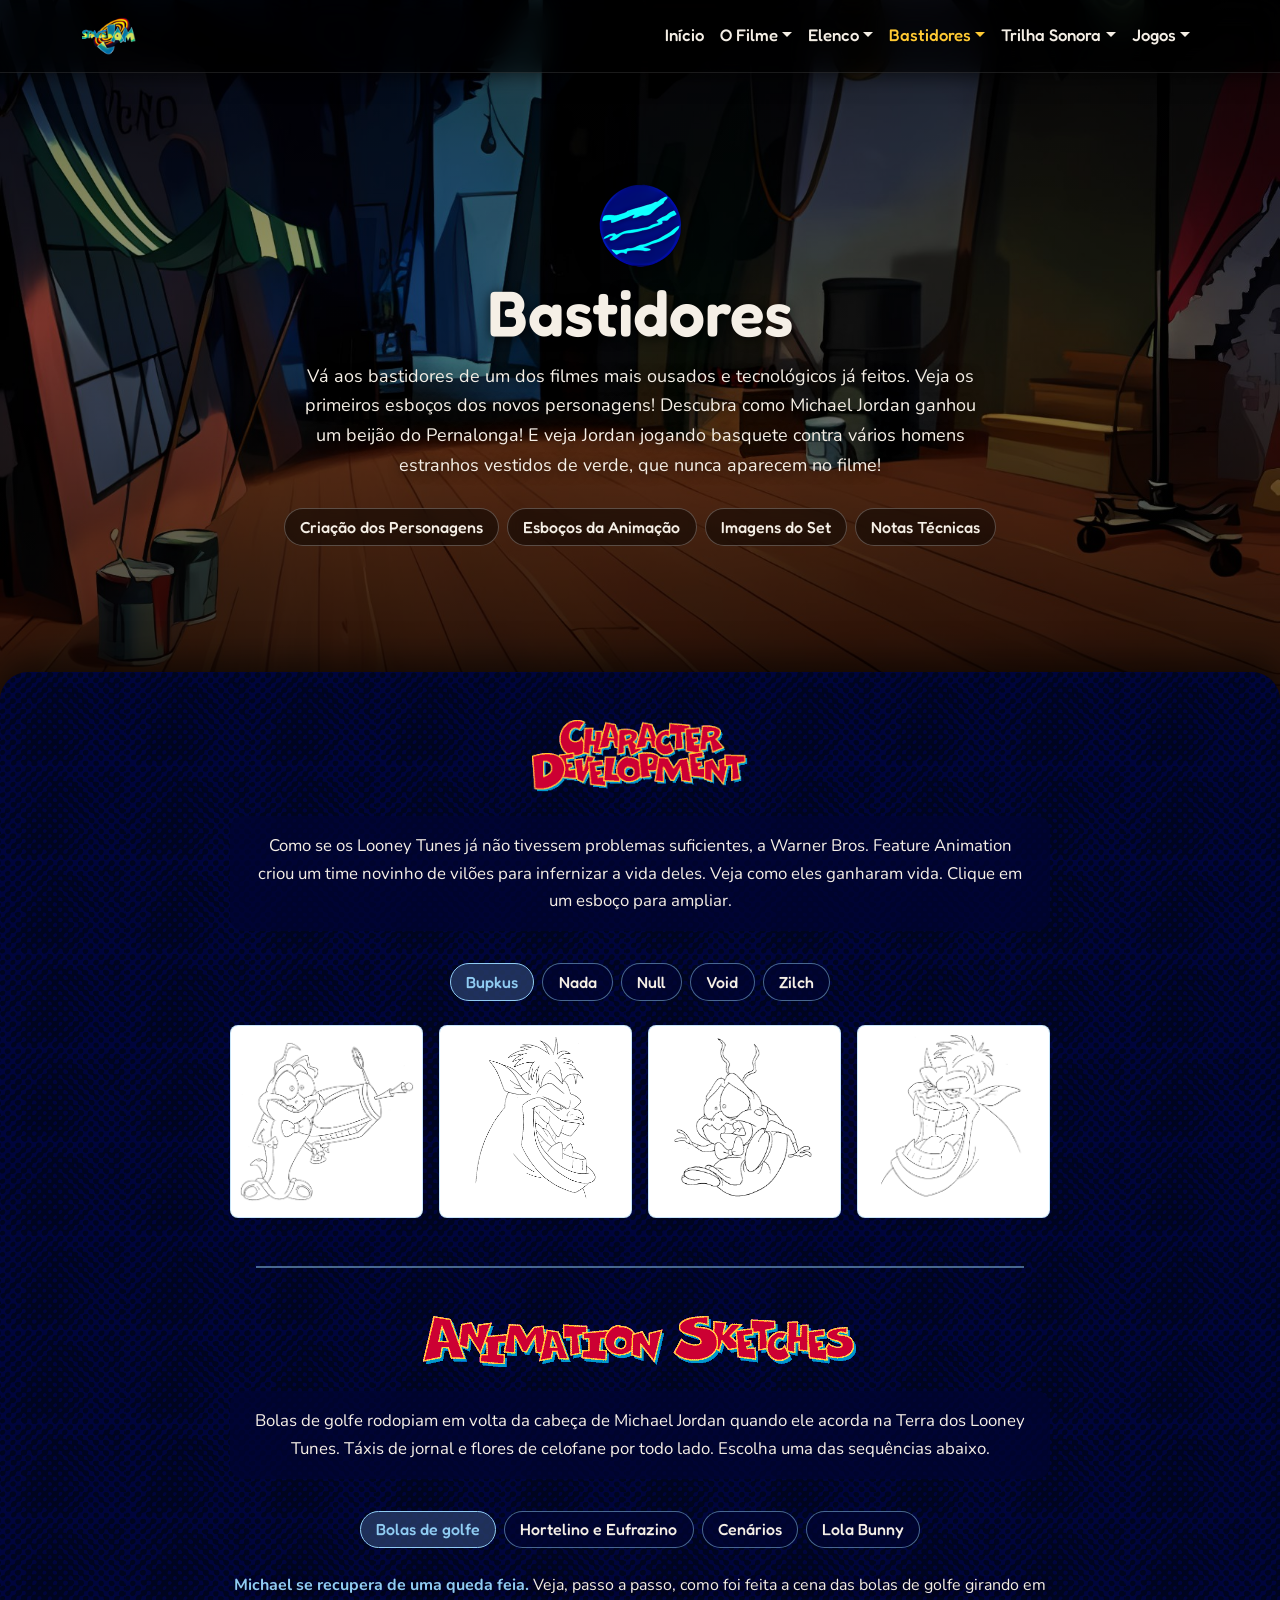
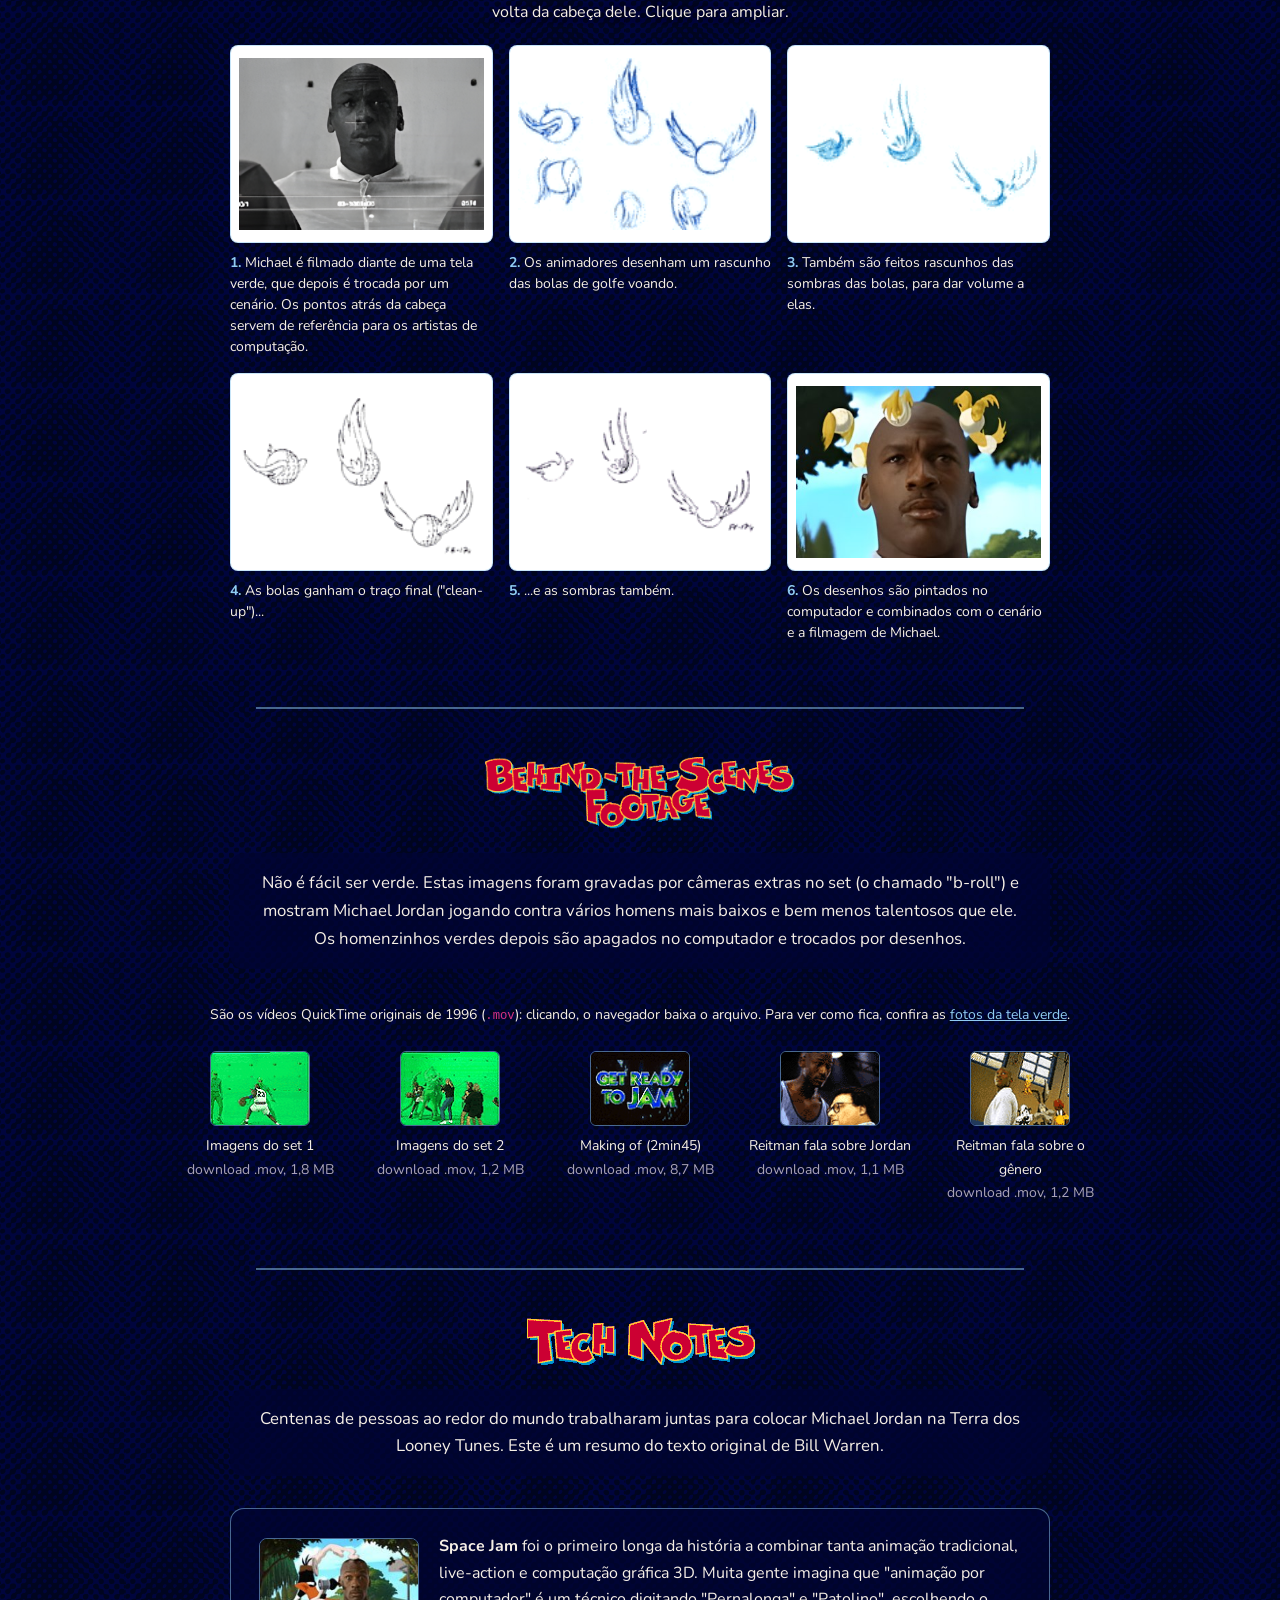
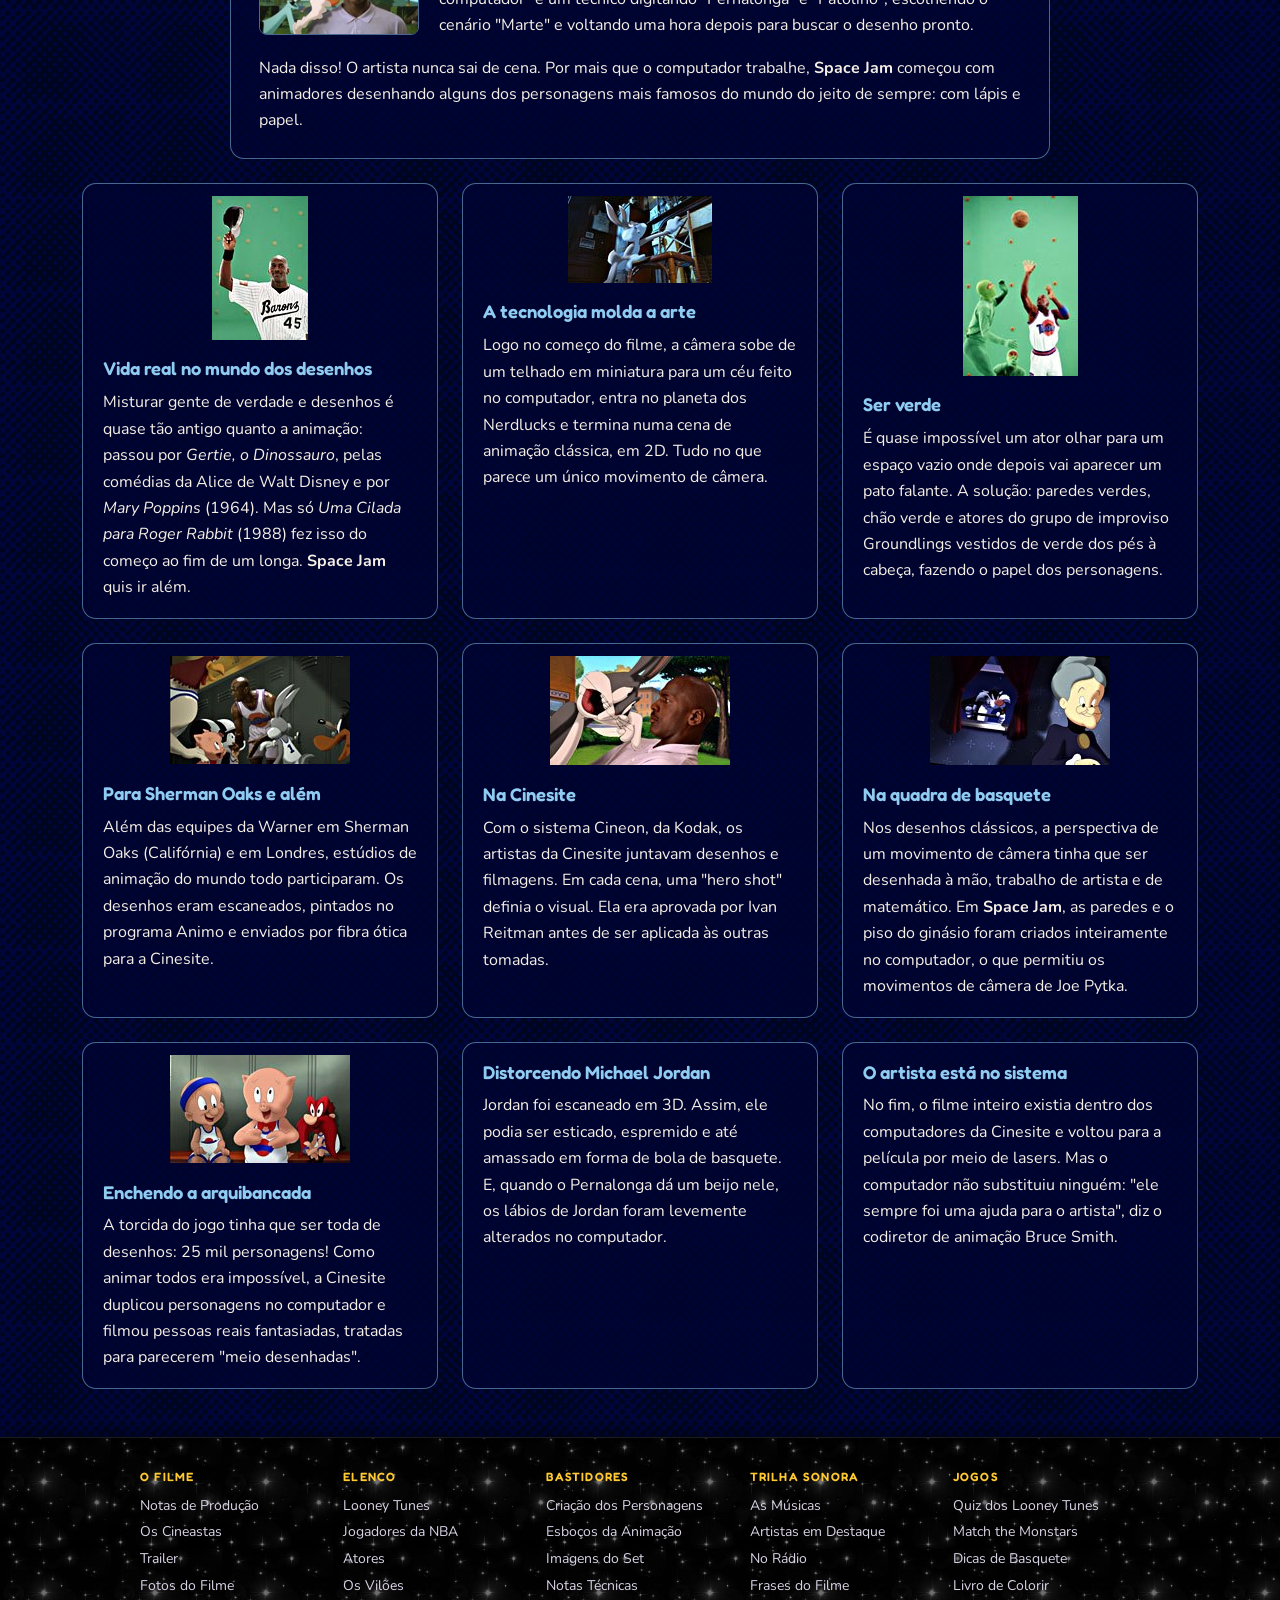
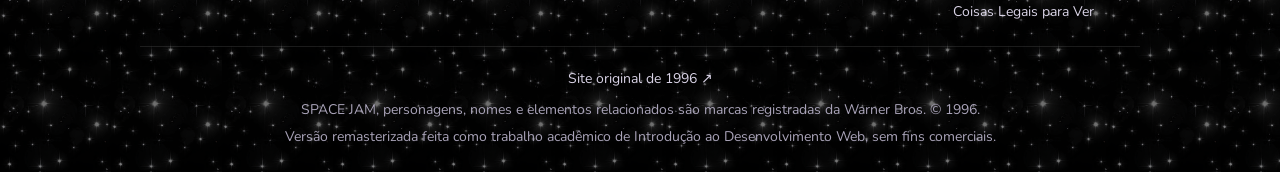
==== bastidores.html @ da0c4087 "Initial commit" ====
<!DOCTYPE html>
<html lang="pt-BR">

<head>
  <meta charset="UTF-8">
  <meta name="viewport" content="width=device-width, initial-scale=1">
  <title>Behind the Jam | Space Jam</title>
  <meta name="description" content="Behind the Jam: criação dos personagens, esboços da animação e técnicas de Space Jam (1996).">
  <link rel="icon" href="img/comum/littlelogo.png">
  <!-- Bootstrap 5 (CSS), salvo no projeto: funciona sem internet -->
  <link href="css/bootstrap.min.css" rel="stylesheet">
  <!-- Estilo do site: vem depois do Bootstrap para poder sobrescrever -->
  <link href="css/style.css" rel="stylesheet">
</head>

<!-- Tema do Behind the Jam (cores no css/style.css, seção 1) -->
<body class="tema-behind">

  <!-- ==================== MENU (igual em todas as páginas) ====================
       Se mudar o menu, mude em TODAS as páginas (no VS Code: Ctrl+Shift+H).
       Na página atual, o link da seção recebe class="active". -->
  <nav class="navbar navbar-expand-lg navbar-dark navbar-sj sticky-top">
    <div class="container">
      <a class="navbar-brand" href="index.html">
        <img src="img/comum/littlelogo.png" alt="Space Jam: voltar ao início" width="70" height="60">
      </a>
      <button class="navbar-toggler" type="button" data-bs-toggle="collapse" data-bs-target="#menu-principal"
        aria-controls="menu-principal" aria-expanded="false" aria-label="Abrir menu">
        <span class="navbar-toggler-icon"></span>
      </button>
      <div class="collapse navbar-collapse" id="menu-principal">
        <ul class="navbar-nav ms-auto">
          <li class="nav-item"><a class="nav-link" href="index.html">Início</a></li>
          <li class="nav-item dropdown">
            <a class="nav-link dropdown-toggle" href="#" role="button" data-bs-toggle="dropdown" aria-expanded="false">O Filme</a>
            <ul class="dropdown-menu">
              <li><h6 class="dropdown-header">Jam Central</h6></li>
              <li><a class="dropdown-item" href="filme.html">Visão geral</a></li>
              <li><hr class="dropdown-divider"></li>
              <li><a class="dropdown-item" href="filme.html#producao">Notas de Produção</a></li>
              <li><a class="dropdown-item" href="filme.html#cineastas">Os Cineastas</a></li>
              <li><a class="dropdown-item" href="filme.html#trailer">Trailer</a></li>
              <li><a class="dropdown-item" href="filme.html#fotos">Fotos do Filme</a></li>
            </ul>
          </li>
          <li class="nav-item dropdown">
            <a class="nav-link dropdown-toggle" href="#" role="button" data-bs-toggle="dropdown" aria-expanded="false">Elenco</a>
            <ul class="dropdown-menu">
              <li><h6 class="dropdown-header">The Lineup</h6></li>
              <li><a class="dropdown-item" href="elenco.html">Visão geral</a></li>
              <li><hr class="dropdown-divider"></li>
              <li><a class="dropdown-item" href="elenco.html#looney-tunes">Looney Tunes</a></li>
              <li><a class="dropdown-item" href="elenco.html#jogadores">Jogadores da NBA</a></li>
              <li><a class="dropdown-item" href="elenco.html#atores">Atores</a></li>
              <li><a class="dropdown-item" href="elenco.html#viloes">Os Vilões</a></li>
            </ul>
          </li>
          <li class="nav-item dropdown">
            <a class="nav-link dropdown-toggle active" aria-current="page" href="#" role="button" data-bs-toggle="dropdown" aria-expanded="false">Bastidores</a>
            <ul class="dropdown-menu">
              <li><h6 class="dropdown-header">Behind the Jam</h6></li>
              <li><a class="dropdown-item" href="bastidores.html">Visão geral</a></li>
              <li><hr class="dropdown-divider"></li>
              <li><a class="dropdown-item" href="bastidores.html#personagens">Criação dos Personagens</a></li>
              <li><a class="dropdown-item" href="bastidores.html#esbocos">Esboços da Animação</a></li>
              <li><a class="dropdown-item" href="bastidores.html#making-of">Imagens do Set</a></li>
              <li><a class="dropdown-item" href="bastidores.html#tecnica">Notas Técnicas</a></li>
            </ul>
          </li>
          <li class="nav-item dropdown">
            <a class="nav-link dropdown-toggle" href="#" role="button" data-bs-toggle="dropdown" aria-expanded="false">Trilha Sonora</a>
            <ul class="dropdown-menu">
              <li><h6 class="dropdown-header">Lunar Tunes</h6></li>
              <li><a class="dropdown-item" href="trilha.html">Visão geral</a></li>
              <li><hr class="dropdown-divider"></li>
              <li><a class="dropdown-item" href="trilha.html#faixas">As Músicas</a></li>
              <li><a class="dropdown-item" href="trilha.html#destaques">Artistas em Destaque</a></li>
              <li><a class="dropdown-item" href="trilha.html#radio">No Rádio</a></li>
              <li><a class="dropdown-item" href="trilha.html#frases">Frases do Filme</a></li>
            </ul>
          </li>
          <li class="nav-item dropdown">
            <a class="nav-link dropdown-toggle" href="#" role="button" data-bs-toggle="dropdown" aria-expanded="false">Jogos</a>
            <ul class="dropdown-menu dropdown-menu-lg-end">
              <li><h6 class="dropdown-header">Junior Jam</h6></li>
              <li><a class="dropdown-item" href="jogos.html">Visão geral</a></li>
              <li><hr class="dropdown-divider"></li>
              <li><a class="dropdown-item" href="jogos.html#quiz">Quiz dos Looney Tunes</a></li>
              <li><a class="dropdown-item" href="jogos.html#monstars">Match the Monstars</a></li>
              <li><a class="dropdown-item" href="jogos.html#dicas">Dicas de Basquete</a></li>
              <li><a class="dropdown-item" href="jogos.html#colorir">Livro de Colorir</a></li>
              <li><a class="dropdown-item" href="jogos.html#fotos">Coisas Legais para Ver</a></li>
            </ul>
          </li>
        </ul>
      </div>
    </div>
  </nav>

  <!-- ==================== CAPA ====================
       Cenário do filme (--capa do tema, css/style.css), planeta, título,
       texto e atalhos para as seções desta página. -->
  <header class="capa">
    <div class="container capa-conteudo">
      <img src="img/home/icone-behind.png" class="capa-planeta" alt="" width="52" height="52">
      <h1 class="capa-titulo">Bastidores</h1>
      <p class="capa-texto">
        Vá aos bastidores de um dos filmes mais ousados e tecnológicos já feitos. Veja os primeiros
        esboços dos novos personagens! Descubra como Michael Jordan ganhou um beijão do Pernalonga! E veja
        Jordan jogando basquete contra vários homens estranhos vestidos de verde, que nunca aparecem no filme!
      </p>
      <ul class="subnav capa-atalhos">
        <li><a href="#personagens">Criação dos Personagens</a></li>
        <li><a href="#esbocos">Esboços da Animação</a></li>
        <li><a href="#making-of">Imagens do Set</a></li>
        <li><a href="#tecnica">Notas Técnicas</a></li>
      </ul>
    </div>
  </header>

  <main>

    <!-- ==================== CRIAÇÃO DOS PERSONAGENS ====================
         Uma aba (nav-pills) para cada Nerdluck, com 4 esboços cada. -->
    <section id="personagens" class="secao">
      <div class="container">
        <h2 class="titulo-secao">
          <img src="img/bastidores/b-development.gif" alt="Criação dos Personagens" width="255" height="85">
        </h2>
        <p class="intro">
          Como se os Looney Tunes já não tivessem problemas suficientes, a Warner Bros. Feature Animation
          criou um time novinho de vilões para infernizar a vida deles. Veja como eles ganharam vida.
          Clique em um esboço para ampliar.
        </p>

        <ul class="nav nav-pills nav-pills-sj" role="tablist">
          <li class="nav-item" role="presentation">
            <button class="nav-link active" data-bs-toggle="pill" data-bs-target="#esboco-bupkus" type="button" role="tab">Bupkus</button>
          </li>
          <li class="nav-item" role="presentation">
            <button class="nav-link" data-bs-toggle="pill" data-bs-target="#esboco-nada" type="button" role="tab">Nada</button>
          </li>
          <li class="nav-item" role="presentation">
            <button class="nav-link" data-bs-toggle="pill" data-bs-target="#esboco-null" type="button" role="tab">Null</button>
          </li>
          <li class="nav-item" role="presentation">
            <button class="nav-link" data-bs-toggle="pill" data-bs-target="#esboco-void" type="button" role="tab">Void</button>
          </li>
          <li class="nav-item" role="presentation">
            <button class="nav-link" data-bs-toggle="pill" data-bs-target="#esboco-zilch" type="button" role="tab">Zilch</button>
          </li>
        </ul>

        <div class="tab-content conteudo-estreito">
          <div class="tab-pane fade show active" id="esboco-bupkus" role="tabpanel">
            <div class="row g-3">
              <div class="col-6 col-md-3"><a href="img/bastidores/personagens/bupkus1big.png" class="foto desenho" data-lightbox><img src="img/bastidores/personagens/bupkus1big.png" alt="Esboço de Bupkus (1 de 4)" loading="lazy"></a></div>
              <div class="col-6 col-md-3"><a href="img/bastidores/personagens/bupkus2big.png" class="foto desenho" data-lightbox><img src="img/bastidores/personagens/bupkus2big.png" alt="Esboço de Bupkus (2 de 4)" loading="lazy"></a></div>
              <div class="col-6 col-md-3"><a href="img/bastidores/personagens/bupkus3big.png" class="foto desenho" data-lightbox><img src="img/bastidores/personagens/bupkus3big.png" alt="Esboço de Bupkus (3 de 4)" loading="lazy"></a></div>
              <div class="col-6 col-md-3"><a href="img/bastidores/personagens/bupkus4big.png" class="foto desenho" data-lightbox><img src="img/bastidores/personagens/bupkus4big.png" alt="Esboço de Bupkus (4 de 4)" loading="lazy"></a></div>
            </div>
          </div>
          <div class="tab-pane fade" id="esboco-nada" role="tabpanel">
            <div class="row g-3">
              <div class="col-6 col-md-3"><a href="img/bastidores/personagens/nada1big.png" class="foto desenho" data-lightbox><img src="img/bastidores/personagens/nada1big.png" alt="Esboço de Nada (1 de 4)" loading="lazy"></a></div>
              <div class="col-6 col-md-3"><a href="img/bastidores/personagens/nada2big.png" class="foto desenho" data-lightbox><img src="img/bastidores/personagens/nada2big.png" alt="Esboço de Nada (2 de 4)" loading="lazy"></a></div>
              <div class="col-6 col-md-3"><a href="img/bastidores/personagens/nada3big.png" class="foto desenho" data-lightbox><img src="img/bastidores/personagens/nada3big.png" alt="Esboço de Nada (3 de 4)" loading="lazy"></a></div>
              <div class="col-6 col-md-3"><a href="img/bastidores/personagens/nada4big.png" class="foto desenho" data-lightbox><img src="img/bastidores/personagens/nada4big.png" alt="Esboço de Nada (4 de 4)" loading="lazy"></a></div>
            </div>
          </div>
          <div class="tab-pane fade" id="esboco-null" role="tabpanel">
            <div class="row g-3">
              <div class="col-6 col-md-3"><a href="img/bastidores/personagens/null1big.png" class="foto desenho" data-lightbox><img src="img/bastidores/personagens/null1big.png" alt="Esboço de Null (1 de 4)" loading="lazy"></a></div>
              <div class="col-6 col-md-3"><a href="img/bastidores/personagens/null2big.png" class="foto desenho" data-lightbox><img src="img/bastidores/personagens/null2big.png" alt="Esboço de Null (2 de 4)" loading="lazy"></a></div>
              <div class="col-6 col-md-3"><a href="img/bastidores/personagens/null3big.png" class="foto desenho" data-lightbox><img src="img/bastidores/personagens/null3big.png" alt="Esboço de Null (3 de 4)" loading="lazy"></a></div>
              <div class="col-6 col-md-3"><a href="img/bastidores/personagens/null4big.png" class="foto desenho" data-lightbox><img src="img/bastidores/personagens/null4big.png" alt="Esboço de Null (4 de 4)" loading="lazy"></a></div>
            </div>
          </div>
          <div class="tab-pane fade" id="esboco-void" role="tabpanel">
            <div class="row g-3">
              <div class="col-6 col-md-3"><a href="img/bastidores/personagens/void1big.png" class="foto desenho" data-lightbox><img src="img/bastidores/personagens/void1big.png" alt="Esboço de Void (1 de 4)" loading="lazy"></a></div>
              <div class="col-6 col-md-3"><a href="img/bastidores/personagens/void2big.png" class="foto desenho" data-lightbox><img src="img/bastidores/personagens/void2big.png" alt="Esboço de Void (2 de 4)" loading="lazy"></a></div>
              <div class="col-6 col-md-3"><a href="img/bastidores/personagens/void3big.png" class="foto desenho" data-lightbox><img src="img/bastidores/personagens/void3big.png" alt="Esboço de Void (3 de 4)" loading="lazy"></a></div>
              <div class="col-6 col-md-3"><a href="img/bastidores/personagens/void4big.png" class="foto desenho" data-lightbox><img src="img/bastidores/personagens/void4big.png" alt="Esboço de Void (4 de 4)" loading="lazy"></a></div>
            </div>
          </div>
          <div class="tab-pane fade" id="esboco-zilch" role="tabpanel">
            <div class="row g-3">
              <div class="col-6 col-md-3"><a href="img/bastidores/personagens/zilch1big.png" class="foto desenho" data-lightbox><img src="img/bastidores/personagens/zilch1big.png" alt="Esboço de Zilch (1 de 4)" loading="lazy"></a></div>
              <div class="col-6 col-md-3"><a href="img/bastidores/personagens/zilch2big.png" class="foto desenho" data-lightbox><img src="img/bastidores/personagens/zilch2big.png" alt="Esboço de Zilch (2 de 4)" loading="lazy"></a></div>
              <div class="col-6 col-md-3"><a href="img/bastidores/personagens/zilch3big.png" class="foto desenho" data-lightbox><img src="img/bastidores/personagens/zilch3big.png" alt="Esboço de Zilch (3 de 4)" loading="lazy"></a></div>
              <div class="col-6 col-md-3"><a href="img/bastidores/personagens/zilch4big.png" class="foto desenho" data-lightbox><img src="img/bastidores/personagens/zilch4big.png" alt="Esboço de Zilch (4 de 4)" loading="lazy"></a></div>
            </div>
          </div>
        </div>
      </div>
    </section>

    <!-- ==================== ESBOÇOS DA ANIMAÇÃO ====================
         Uma aba (nav-pills) para cada sequência. Nas sequências "passo a
         passo", cada passo é um item da lista <ol class="passos">: o número
         aparece sozinho (CSS). -->
    <section id="esbocos" class="secao">
      <div class="container">
        <h2 class="titulo-secao">
          <img src="img/bastidores/b-sketches.gif" alt="Esboços da Animação" width="434" height="51">
        </h2>
        <p class="intro">
          Bolas de golfe rodopiam em volta da cabeça de Michael Jordan quando ele acorda na Terra dos Looney
          Tunes. Táxis de jornal e flores de celofane por todo lado. Escolha uma das sequências abaixo.
        </p>

        <ul class="nav nav-pills nav-pills-sj" role="tablist">
          <li class="nav-item" role="presentation">
            <button class="nav-link active" data-bs-toggle="pill" data-bs-target="#esboco-golfe" type="button" role="tab">Bolas de golfe</button>
          </li>
          <li class="nav-item" role="presentation">
            <button class="nav-link" data-bs-toggle="pill" data-bs-target="#esboco-samfudd" type="button" role="tab">Hortelino e Eufrazino</button>
          </li>
          <li class="nav-item" role="presentation">
            <button class="nav-link" data-bs-toggle="pill" data-bs-target="#esboco-cenarios" type="button" role="tab">Cenários</button>
          </li>
          <li class="nav-item" role="presentation">
            <button class="nav-link" data-bs-toggle="pill" data-bs-target="#esboco-lola" type="button" role="tab">Lola Bunny</button>
          </li>
        </ul>

        <div class="tab-content conteudo-estreito">

          <!-- Sequência 1: bolas de golfe (passo a passo) -->
          <div class="tab-pane fade show active" id="esboco-golfe" role="tabpanel">
            <p class="legenda-aba"><b>Michael se recupera de uma queda feia.</b> Veja, passo a passo, como foi feita a cena das bolas de golfe girando em volta da cabeça dele. Clique para ampliar.</p>
            <ol class="passos row row-cols-2 row-cols-md-3 g-3">
              <li class="col">
                <a href="img/bastidores/esbocos/anim1.png" class="foto desenho" data-lightbox><img src="img/bastidores/esbocos/anim1.png" alt="Passo 1: Jordan diante da tela verde" loading="lazy"></a>
                <p class="passo-texto">Michael é filmado diante de uma tela verde, que depois é trocada por um cenário. Os pontos atrás da cabeça servem de referência para os artistas de computação.</p>
              </li>
              <li class="col">
                <a href="img/bastidores/esbocos/anim2.png" class="foto desenho" data-lightbox><img src="img/bastidores/esbocos/anim2.png" alt="Passo 2: rascunho das bolas de golfe" loading="lazy"></a>
                <p class="passo-texto">Os animadores desenham um rascunho das bolas de golfe voando.</p>
              </li>
              <li class="col">
                <a href="img/bastidores/esbocos/anim3.png" class="foto desenho" data-lightbox><img src="img/bastidores/esbocos/anim3.png" alt="Passo 3: rascunho das sombras" loading="lazy"></a>
                <p class="passo-texto">Também são feitos rascunhos das sombras das bolas, para dar volume a elas.</p>
              </li>
              <li class="col">
                <a href="img/bastidores/esbocos/anim4.png" class="foto desenho" data-lightbox><img src="img/bastidores/esbocos/anim4.png" alt="Passo 4: bolas de golfe com traço final" loading="lazy"></a>
                <p class="passo-texto">As bolas ganham o traço final ("clean-up")...</p>
              </li>
              <li class="col">
                <a href="img/bastidores/esbocos/anim5.png" class="foto desenho" data-lightbox><img src="img/bastidores/esbocos/anim5.png" alt="Passo 5: sombras com traço final" loading="lazy"></a>
                <p class="passo-texto">...e as sombras também.</p>
              </li>
              <li class="col">
                <a href="img/bastidores/esbocos/anim6.jpg" class="foto desenho" data-lightbox><img src="img/bastidores/esbocos/anim6.jpg" alt="Passo 6: a cena final" loading="lazy"></a>
                <p class="passo-texto">Os desenhos são pintados no computador e combinados com o cenário e a filmagem de Michael.</p>
              </li>
            </ol>
          </div>

          <!-- Sequência 2: Hortelino e Eufrazino (passo a passo) -->
          <div class="tab-pane fade" id="esboco-samfudd" role="tabpanel">
            <p class="legenda-aba"><b>Hortelino e Eufrazino, ou seriam Jules e Vincent?</b> Durante o grande jogo, os dois fazem uma rápida homenagem a Quentin Tarantino (<i>Pulp Fiction</i>). Clique para ampliar.</p>
            <ol class="passos row row-cols-2 row-cols-md-3 g-3">
              <li class="col">
                <a href="img/bastidores/esbocos/samfudd1.png" class="foto desenho" data-lightbox><img src="img/bastidores/esbocos/samfudd1.png" alt="Passo 1: Eufrazino olha para Hortelino" loading="lazy"></a>
                <p class="passo-texto">Eufrazino olha para Hortelino...</p>
              </li>
              <li class="col">
                <a href="img/bastidores/esbocos/samfudd2.png" class="foto desenho" data-lightbox><img src="img/bastidores/esbocos/samfudd2.png" alt="Passo 2: Hortelino olha para Eufrazino" loading="lazy"></a>
                <p class="passo-texto">...Hortelino olha de volta para Eufrazino.</p>
              </li>
              <li class="col">
                <a href="img/bastidores/esbocos/samfudd3.png" class="foto desenho" data-lightbox><img src="img/bastidores/esbocos/samfudd3.png" alt="Passo 3: Eufrazino mira o alvo" loading="lazy"></a>
                <p class="passo-texto">Eufrazino mira o alvo...</p>
              </li>
              <li class="col">
                <a href="img/bastidores/esbocos/samfudd4.png" class="foto desenho" data-lightbox><img src="img/bastidores/esbocos/samfudd4.png" alt="Passo 4: Hortelino mira o alvo" loading="lazy"></a>
                <p class="passo-texto">...e Hortelino faz o mesmo.</p>
              </li>
              <li class="col">
                <a href="img/bastidores/esbocos/samfudd5.png" class="foto desenho" data-lightbox><img src="img/bastidores/esbocos/samfudd5.png" alt="Passo 5: desenho dos canos das armas" loading="lazy"></a>
                <p class="passo-texto">A visão em grande angular dos canos das armas é desenhada separadamente.</p>
              </li>
              <li class="col">
                <a href="img/bastidores/esbocos/samfudd6.jpg" class="foto desenho" data-lightbox><img src="img/bastidores/esbocos/samfudd6.jpg" alt="Passo 6: a cena final" loading="lazy"></a>
                <p class="passo-texto">Os desenhos são combinados com a quadra de basquete feita no computador.</p>
              </li>
            </ol>
          </div>

          <!-- Sequência 3: cenários -->
          <div class="tab-pane fade" id="esboco-cenarios" role="tabpanel">
            <p class="legenda-aba"><b>Cenários pintados e feitos no computador.</b> Com toda a atenção nos personagens, é fácil esquecer os belos cenários das sequências animadas. Clique para ampliar.</p>
            <div class="row row-cols-2 row-cols-md-3 g-3">
              <div class="col"><a href="img/bastidores/esbocos/scene1.jpg" class="foto" data-lightbox><img src="img/bastidores/esbocos/scene1.jpg" alt="Cenário do filme (1 de 6)" loading="lazy"></a></div>
              <div class="col"><a href="img/bastidores/esbocos/scene2.jpg" class="foto" data-lightbox><img src="img/bastidores/esbocos/scene2.jpg" alt="Cenário do filme (2 de 6)" loading="lazy"></a></div>
              <div class="col"><a href="img/bastidores/esbocos/scene3.jpg" class="foto" data-lightbox><img src="img/bastidores/esbocos/scene3.jpg" alt="Cenário do filme (3 de 6)" loading="lazy"></a></div>
              <div class="col"><a href="img/bastidores/esbocos/scene4.jpg" class="foto" data-lightbox><img src="img/bastidores/esbocos/scene4.jpg" alt="Cenário do filme (4 de 6)" loading="lazy"></a></div>
              <div class="col"><a href="img/bastidores/esbocos/scene5.jpg" class="foto" data-lightbox><img src="img/bastidores/esbocos/scene5.jpg" alt="Cenário do filme (5 de 6)" loading="lazy"></a></div>
              <div class="col"><a href="img/bastidores/esbocos/scene6.jpg" class="foto" data-lightbox><img src="img/bastidores/esbocos/scene6.jpg" alt="Cenário do filme (6 de 6)" loading="lazy"></a></div>
            </div>
          </div>

          <!-- Sequência 4: Lola Bunny -->
          <div class="tab-pane fade" id="esboco-lola" role="tabpanel">
            <p class="legenda-aba"><b>O visual da Lola Bunny.</b> Alguns dos muitos esboços e desenhos que deram forma à Lola. Clique para ampliar.</p>
            <div class="row row-cols-2 row-cols-md-3 g-3">
              <div class="col"><a href="img/bastidores/esbocos/lola1.jpg" class="foto desenho" data-lightbox><img src="img/bastidores/esbocos/lola1.jpg" alt="Esboço da Lola Bunny (1 de 6)" loading="lazy"></a></div>
              <div class="col"><a href="img/bastidores/esbocos/lola2.jpg" class="foto desenho" data-lightbox><img src="img/bastidores/esbocos/lola2.jpg" alt="Esboço da Lola Bunny (2 de 6)" loading="lazy"></a></div>
              <div class="col"><a href="img/bastidores/esbocos/lola3.jpg" class="foto desenho" data-lightbox><img src="img/bastidores/esbocos/lola3.jpg" alt="Esboço da Lola Bunny (3 de 6)" loading="lazy"></a></div>
              <div class="col"><a href="img/bastidores/esbocos/lola4.jpg" class="foto desenho" data-lightbox><img src="img/bastidores/esbocos/lola4.jpg" alt="Esboço da Lola Bunny (4 de 6)" loading="lazy"></a></div>
              <div class="col"><a href="img/bastidores/esbocos/lola5.jpg" class="foto desenho" data-lightbox><img src="img/bastidores/esbocos/lola5.jpg" alt="Esboço da Lola Bunny (5 de 6)" loading="lazy"></a></div>
              <div class="col"><a href="img/bastidores/esbocos/lola6.jpg" class="foto desenho" data-lightbox><img src="img/bastidores/esbocos/lola6.jpg" alt="Esboço da Lola Bunny (6 de 6)" loading="lazy"></a></div>
            </div>
          </div>

        </div>
      </div>
    </section>

    <!-- ==================== IMAGENS DO SET (b-roll) ==================== -->
    <section id="making-of" class="secao">
      <div class="container">
        <h2 class="titulo-secao">
          <img src="img/bastidores/b-behind.gif" alt="Imagens dos Bastidores" width="392" height="91">
        </h2>
        <p class="intro">
          Não é fácil ser verde. Estas imagens foram gravadas por câmeras extras no set (o chamado "b-roll")
          e mostram Michael Jordan jogando contra vários homens mais baixos e bem menos talentosos que ele.
          Os homenzinhos verdes depois são apagados no computador e trocados por desenhos.
        </p>
        <p class="text-center mb-4">
          <small>São os vídeos QuickTime originais de 1996 (<code>.mov</code>): clicando, o navegador baixa o arquivo.
          Para ver como fica, confira as <a href="filme.html#fotos">fotos da tela verde</a>.</small>
        </p>

        <div class="row g-4 justify-content-center text-center video-antigo">
          <div class="col-6 col-md-4 col-lg-2">
            <a href="https://www.spacejam.com/1996/dld/broll1.mov" target="_blank" rel="noopener">
              <img src="img/bastidores/broll1.png" alt="Vídeo do set 1" width="100" height="75">
            </a>
            <p class="small mt-2">Imagens do set 1<br><span class="tamanho-arquivo">download .mov, 1,8 MB</span></p>
          </div>
          <div class="col-6 col-md-4 col-lg-2">
            <a href="https://www.spacejam.com/1996/dld/broll2.mov" target="_blank" rel="noopener">
              <img src="img/bastidores/broll2.png" alt="Vídeo do set 2" width="100" height="75">
            </a>
            <p class="small mt-2">Imagens do set 2<br><span class="tamanho-arquivo">download .mov, 1,2 MB</span></p>
          </div>
          <div class="col-6 col-md-4 col-lg-2">
            <a href="https://www.spacejam.com/1996/dld/featurette.mov" target="_blank" rel="noopener">
              <img src="img/bastidores/featurette.png" alt="Making of de Space Jam" width="100" height="75">
            </a>
            <p class="small mt-2">Making of (2min45)<br><span class="tamanho-arquivo">download .mov, 8,7 MB</span></p>
          </div>
          <div class="col-6 col-md-4 col-lg-2">
            <a href="https://www.spacejam.com/1996/dld/jordan.mov" target="_blank" rel="noopener">
              <img src="img/bastidores/jordan.png" alt="Ivan Reitman fala sobre Michael Jordan" width="100" height="75">
            </a>
            <p class="small mt-2">Reitman fala sobre Jordan<br><span class="tamanho-arquivo">download .mov, 1,1 MB</span></p>
          </div>
          <div class="col-6 col-md-4 col-lg-2">
            <a href="https://www.spacejam.com/1996/dld/genre.mov" target="_blank" rel="noopener">
              <img src="img/bastidores/genre.png" alt="Ivan Reitman fala sobre o gênero do filme" width="100" height="75">
            </a>
            <p class="small mt-2">Reitman fala sobre o gênero<br><span class="tamanho-arquivo">download .mov, 1,2 MB</span></p>
          </div>
        </div>
      </div>
    </section>

    <!-- ==================== NOTAS TÉCNICAS ==================== -->
    <section id="tecnica" class="secao">
      <div class="container">
        <h2 class="titulo-secao">
          <img src="img/bastidores/b-tech.gif" alt="Notas Técnicas" width="229" height="47">
        </h2>
        <p class="intro">
          Centenas de pessoas ao redor do mundo trabalharam juntas para colocar Michael Jordan na Terra dos
          Looney Tunes. Este é um resumo do texto original de Bill Warren.
        </p>

        <div class="caixa-texto clearfix mb-4">
          <img src="img/bastidores/tecnica/tech1.jpg" alt="Patolino e Michael" width="180" height="108" class="img-texto float-sm-start">
          <p>
            <b>Space Jam</b> foi o primeiro longa da história a combinar tanta animação tradicional,
            live-action e computação gráfica 3D. Muita gente imagina que "animação por computador" é um
            técnico digitando "Pernalonga" e "Patolino", escolhendo o cenário "Marte" e voltando uma hora
            depois para buscar o desenho pronto.
          </p>
          <p class="mb-0">
            Nada disso! O artista nunca sai de cena. Por mais que o computador trabalhe, <b>Space Jam</b>
            começou com animadores desenhando alguns dos personagens mais famosos do mundo do jeito de
            sempre: com lápis e papel.
          </p>
        </div>

        <div class="row row-cols-1 row-cols-md-2 row-cols-lg-3 g-4">
          <div class="col">
            <div class="card card-sj">
              <img src="img/bastidores/tecnica/tech2.jpg" class="card-imagem" alt="Michael Jordan" width="96" height="144">
              <div class="card-body">
                <h3 class="card-title h5">Vida real no mundo dos desenhos</h3>
                <p class="card-text">
                  Misturar gente de verdade e desenhos é quase tão antigo quanto a animação: passou por
                  <i>Gertie, o Dinossauro</i>, pelas comédias da Alice de Walt Disney e por <i>Mary Poppins</i>
                  (1964). Mas só <i>Uma Cilada para Roger Rabbit</i> (1988) fez isso do começo ao fim de um
                  longa. <b>Space Jam</b> quis ir além.
                </p>
              </div>
            </div>
          </div>
          <div class="col">
            <div class="card card-sj">
              <img src="img/bastidores/tecnica/tech3.jpg" class="card-imagem" alt="Pernalonga" width="144" height="87">
              <div class="card-body">
                <h3 class="card-title h5">A tecnologia molda a arte</h3>
                <p class="card-text">
                  Logo no começo do filme, a câmera sobe de um telhado em miniatura para um céu feito no
                  computador, entra no planeta dos Nerdlucks e termina numa cena de animação clássica, em 2D.
                  Tudo no que parece um único movimento de câmera.
                </p>
              </div>
            </div>
          </div>
          <div class="col">
            <div class="card card-sj">
              <img src="img/bastidores/tecnica/tech4.jpg" class="card-imagem" alt="Michael contra os homens de verde" width="115" height="180">
              <div class="card-body">
                <h3 class="card-title h5">Ser verde</h3>
                <p class="card-text">
                  É quase impossível um ator olhar para um espaço vazio onde depois vai aparecer um pato
                  falante. A solução: paredes verdes, chão verde e atores do grupo de improviso Groundlings
                  vestidos de verde dos pés à cabeça, fazendo o papel dos personagens.
                </p>
              </div>
            </div>
          </div>
          <div class="col">
            <div class="card card-sj">
              <img src="img/bastidores/tecnica/tech5.jpg" class="card-imagem" alt="Michael com o Tune Squad" width="180" height="108">
              <div class="card-body">
                <h3 class="card-title h5">Para Sherman Oaks e além</h3>
                <p class="card-text">
                  Além das equipes da Warner em Sherman Oaks (Califórnia) e em Londres, estúdios de animação do
                  mundo todo participaram. Os desenhos eram escaneados, pintados no programa Animo e enviados
                  por fibra ótica para a Cinesite.
                </p>
              </div>
            </div>
          </div>
          <div class="col">
            <div class="card card-sj">
              <img src="img/bastidores/tecnica/tech6.jpg" class="card-imagem" alt="Michael e Pernalonga" width="180" height="109">
              <div class="card-body">
                <h3 class="card-title h5">Na Cinesite</h3>
                <p class="card-text">
                  Com o sistema Cineon, da Kodak, os artistas da Cinesite juntavam desenhos e filmagens. Em
                  cada cena, uma "hero shot" definia o visual. Ela era aprovada por Ivan Reitman antes de ser
                  aplicada às outras tomadas.
                </p>
              </div>
            </div>
          </div>
          <div class="col">
            <div class="card card-sj">
              <img src="img/bastidores/tecnica/tech7.jpg" class="card-imagem" alt="Frajola e Vovó" width="180" height="109">
              <div class="card-body">
                <h3 class="card-title h5">Na quadra de basquete</h3>
                <p class="card-text">
                  Nos desenhos clássicos, a perspectiva de um movimento de câmera tinha que ser desenhada à mão,
                  trabalho de artista e de matemático. Em <b>Space Jam</b>, as paredes e o piso do ginásio foram
                  criados inteiramente no computador, o que permitiu os movimentos de câmera de Joe Pytka.
                </p>
              </div>
            </div>
          </div>
          <div class="col">
            <div class="card card-sj">
              <img src="img/bastidores/tecnica/tech8.jpg" class="card-imagem" alt="Hortelino, Gaguinho e Eufrazino" width="180" height="108">
              <div class="card-body">
                <h3 class="card-title h5">Enchendo a arquibancada</h3>
                <p class="card-text">
                  A torcida do jogo tinha que ser toda de desenhos: 25 mil personagens! Como animar todos era
                  impossível, a Cinesite duplicou personagens no computador e filmou pessoas reais fantasiadas,
                  tratadas para parecerem "meio desenhadas".
                </p>
              </div>
            </div>
          </div>
          <div class="col">
            <div class="card card-sj">
              <div class="card-body">
                <h3 class="card-title h5">Distorcendo Michael Jordan</h3>
                <p class="card-text">
                  Jordan foi escaneado em 3D. Assim, ele podia ser esticado, espremido e até amassado em forma
                  de bola de basquete. E, quando o Pernalonga dá um beijo nele, os lábios de Jordan foram
                  levemente alterados no computador.
                </p>
              </div>
            </div>
          </div>
          <div class="col">
            <div class="card card-sj">
              <div class="card-body">
                <h3 class="card-title h5">O artista está no sistema</h3>
                <p class="card-text">
                  No fim, o filme inteiro existia dentro dos computadores da Cinesite e voltou para a película
                  por meio de lasers. Mas o computador não substituiu ninguém: "ele sempre foi uma ajuda para o
                  artista", diz o codiretor de animação Bruce Smith.
                </p>
              </div>
            </div>
          </div>
        </div>
      </div>
    </section>

  </main>

  <!-- ==================== RODAPÉ (igual em todas as páginas) ==================== -->
  <footer class="rodape">
    <!-- Mapa do site: preenchido pelo js/script.js (parte 4) -->
    <nav id="mapa" class="mapa-rodape" aria-label="Mapa do site"></nav>
    <p class="mb-2">
      <a href="https://www.spacejam.com/1996/" target="_blank" rel="noopener">Site original de 1996 <span aria-hidden="true">↗</span></a>
    </p>
    <p class="mb-1">SPACE JAM, personagens, nomes e elementos relacionados são marcas registradas da Warner Bros. &copy; 1996.</p>
    <p class="mb-0">Versão remasterizada feita como trabalho acadêmico de Introdução ao Desenvolvimento Web, sem fins comerciais.</p>
  </footer>

  <button type="button" class="btn-topo" aria-label="Voltar ao topo">&#9650;</button>

  <!-- Janela do lightbox: mostra a imagem ampliada (controlada pelo js/script.js) -->
  <div class="modal fade" id="lightbox" tabindex="-1" aria-label="Imagem ampliada" aria-hidden="true">
    <div class="modal-dialog modal-dialog-centered modal-lg">
      <div class="modal-content">
        <div class="modal-header border-0 pb-0">
          <button type="button" class="btn-close btn-close-white ms-auto" data-bs-dismiss="modal" aria-label="Fechar"></button>
        </div>
        <div class="modal-body text-center">
          <img class="lightbox-imagem" alt="">
          <p class="lightbox-legenda mt-3 mb-0"></p>
        </div>
      </div>
    </div>
  </div>

  <!-- Bootstrap 5 (JS) e scripts do site -->
  <script src="js/bootstrap.bundle.min.js"></script>
  <script src="js/script.js"></script>
</body>

</html>
---- css/style.css ----
/* ==========================================================================
   SPACE JAM (1996) REMASTERIZADO: folha de estilo principal

   O Bootstrap cuida do layout e da responsividade. Este arquivo cuida da
   aparência: cores, fundos, fontes e efeitos.

   Regras de visual:
   1. Texto em tom neutro, cor só nos detalhes (as imagens de 1996 já são
      muito coloridas).
   2. Uma cor de destaque por página (--cor-destaque do tema).
   3. Tamanhos de texto só da escala --texto-... (seção 1). Nada de fs-4,
      display-6 etc. no HTML.
   4. Texto corrido com no máximo --largura-leitura de largura.

   ÍNDICE
   0. Fontes
   1. Paleta e temas de cor (um tema por seção do site original)
   2. Base
   3. Menu (navbar)
   4. Capa das páginas (imagem de fundo que o conteúdo cobre ao rolar)
   5. Home: céu, planetas em órbita e "Comece por aqui"
   6. Seções de conteúdo (títulos, cards, tabelas)
   7. Galerias de fotos e lightbox
   8. Jogos (quiz e Match the Monstars)
   9. Rodapé (com o mapa do site) e botão "voltar ao topo"
   ========================================================================== */


/* ==========================================================================
   0. FONTES (Google Fonts)
   Nunito nos textos; Fredoka nos títulos, menu e botões.
   Para trocar: mude o link abaixo e os nomes em --fonte-texto e --fonte-titulo.
   ========================================================================== */
@import url("https://fonts.googleapis.com/css2?family=Fredoka:wght@500;600&family=Nunito:ital,wght@0,400;0,700;1,400&display=swap");

:root {
  --fonte-texto: "Nunito", "Segoe UI", Arial, sans-serif;
  --fonte-titulo: "Fredoka", "Nunito", "Segoe UI", sans-serif;
}


/* ==========================================================================
   1. PALETA E TEMAS DE COR
   Cada página tem um tema no <body> (ex.: <body class="tema-lineup">).
   --fundo-tamanho é o tamanho original da estampa de 1996: assim a versão
   ampliada por IA aparece do mesmo tamanho, só que mais nítida.
   ========================================================================== */

/* Paleta usada no site todo */
:root {
  --claro: #f5efe6;                      /* textos (branco quente) */
  --ouro: #ffc933;                       /* destaques: títulos, ativo, mouse em cima (dourado do logo) */
  --apagado: #a9a3b8;                    /* textos secundários: direitos autorais, etiquetas */
  --linha: rgba(255, 255, 255, 0.1);     /* linhas finas de separação (menu, rodapé) */
}

/* Escala de tamanhos de texto: todo texto do site usa um destes */
:root {
  --texto-capa: clamp(2.5rem, 7vw, 4rem); /* título da capa ("Bastidores"): menor no celular */
  --texto-titulo: 1.75rem;               /* título de seção em texto ("Artistas em Destaque") */
  --texto-subtitulo: 1.3rem;             /* subtítulo ("A História"), pergunta do quiz */
  --texto-card: 1.15rem;                 /* título de card */
  --texto-abertura: 1.125rem;            /* texto da capa de cada página e boas-vindas da home */
  --texto-intro: 1.05rem;                /* painel de introdução embaixo de cada título */
  --texto-corpo: 1rem;                   /* textos em geral */
  --texto-pequeno: 0.875rem;             /* legendas, créditos, observações, rodapé */
  --texto-etiqueta: 0.75rem;             /* etiquetas em MAIÚSCULAS ("SITE DE 1996", títulos do rodapé) */
  --texto-mini: 0.65rem;                 /* etiqueta discreta, que não é link (topo dos drop-downs) */
  --largura-leitura: 820px;              /* largura máxima de texto corrido e das caixas dos jogos */
  --altura-titulo-imagem: 72px;          /* altura máxima dos títulos animados (GIFs) */
  --altura-menu: 73px;                   /* altura do menu (a capa começa por baixo dele) */
}

/* Céu estrelado (home, rodapé e janelas). O degradê na frente escurece as
   estrelas em 25% para não brigarem com o texto (0 = céu original, 1 = preto). */
:root {
  --estrelas: linear-gradient(rgba(0, 0, 0, 0.25), rgba(0, 0, 0, 0.25)), url("../img/comum/bg_stars.png");
  --estrelas-tamanho: 111px 111px;
}

/* Padrão (home): fundo de estrelas */
:root {
  --cor-fundo: #000000;
  --fundo-imagem: var(--estrelas);
  --fundo-tamanho: var(--estrelas-tamanho);
  --fundo-escuro: transparent;           /* camada escura por cima da estampa (ver abaixo) */
  --cor-texto: var(--claro);
  --cor-link: var(--ouro);
  --cor-link-hover: #ffffff;
  --cor-destaque: var(--ouro);           /* títulos, bordas, subtítulos */
  --cor-card: rgba(0, 0, 0, 0.55);       /* fundo dos cards e painéis (legibilidade) */
}

/* Jam Central: roxo com bolas de basquete, detalhes lilás */
.tema-jamcentral {
  --cor-fundo: #7714bf;
  --fundo-imagem: url("../img/filme/bg-jamcentral.png");
  --fundo-tamanho: 200px 200px;
  --capa: url("../img/filme/capa.jpg");                /* imagem da capa (seção 4) */
  --cor-link: #edb2fc;
  --cor-destaque: #edb2fc;
  --cor-card: rgba(40, 0, 70, 0.72);
}

/* The Lineup: vermelho com Monstars, detalhes dourados */
.tema-lineup {
  --cor-fundo: #f7181f;
  --fundo-imagem: url("../img/elenco/bg-lineup.png");
  --fundo-tamanho: 326px 298px;
  --capa: url("../img/elenco/capa.jpg");
  --cor-card: rgba(60, 0, 0, 0.8);
}

/* Behind the Jam: azul-marinho, detalhes azul-claro */
.tema-behind {
  --cor-fundo: #000a70;
  --fundo-imagem: url("../img/bastidores/bg-behind.png");
  --fundo-tamanho: 125px 94px;
  --capa: url("../img/bastidores/capa.jpg");
  --cor-link: #90ccf2;
  --cor-destaque: #90ccf2;
  --cor-card: rgba(0, 5, 50, 0.75);
}

/* Lunar Tunes: azul (não tinha imagem de fundo), detalhes dourados */
.tema-tunes {
  --cor-fundo: #000077;
  --fundo-imagem: none;
  --capa: url("../img/trilha/capa.jpg");
  --cor-card: rgba(0, 0, 40, 0.6);
}

/* Junior Jam: verde com estrelas, único tema claro: texto escuro e
   detalhes roxos sobre caixas brancas */
.tema-junior {
  --cor-fundo: #ffff00;
  --fundo-imagem: url("../img/jogos/bg-junior.png");
  --fundo-tamanho: 216px 216px;
  --capa: url("../img/jogos/capa.jpg");
  --cor-texto: #1c1830;
  --cor-link: #a30aab;
  --cor-link-hover: #6b0671;
  --cor-destaque: #a30aab;
  --cor-card: rgba(255, 255, 255, 0.92);
}

/* Camada escura por cima das estampas, para não brigarem com o conteúdo
   (0 = estampa original, 1 = preto). O verde da Junior Jam escurece mais. */
.tema-jamcentral,
.tema-lineup,
.tema-behind,
.tema-tunes {
  --fundo-escuro: rgba(0, 0, 0, 0.45);
}

.tema-junior {
  --fundo-escuro: rgba(0, 0, 0, 0.55);
}


/* ==========================================================================
   2. BASE
   ========================================================================== */

body {
  background-color: var(--cor-fundo);
  background-image: linear-gradient(var(--fundo-escuro), var(--fundo-escuro)), var(--fundo-imagem);
  background-size: var(--fundo-tamanho);
  color: var(--cor-texto);
  font-family: var(--fonte-texto);
  font-size: var(--texto-corpo);
  line-height: 1.65;
  --cor-borda: color-mix(in srgb, var(--cor-destaque) 50%, transparent);   /* destaque meio transparente */
  /* cores e fontes para os componentes do Bootstrap */
  --bs-body-color: var(--cor-texto);
  --bs-body-font-family: var(--fonte-texto);
  --bs-heading-color: var(--cor-texto);
  --bs-border-color: var(--cor-borda);
}

/* Títulos, botões e abas usam a fonte de título */
h1, h2, h3, h4, h5, h6,
.h1, .h2, .h3, .h4, .h5, .h6,
.btn,
.nav-link {
  font-family: var(--fonte-titulo);
  font-weight: 500;
}

a {
  color: var(--cor-link);
}

a:hover,
a:focus {
  color: var(--cor-link-hover);
}

/* Ao clicar num link com #, o título não fica escondido atrás do menu */
[id] {
  scroll-margin-top: 90px;
}

/* Imagens nunca estouram a largura da tela */
img {
  max-width: 100%;
  height: auto;
}


/* ==========================================================================
   3. MENU (NAVBAR)
   ========================================================================== */

/* Barra de "vidro fosco": ao rolar, a página passa por trás dela desfocada.
   background é a cor do vidro; backdrop-filter desfoca (blur), escurece
   (brightness) e aviva (saturate) o que está atrás. */
.navbar-sj {
  background: rgba(0, 0, 0, 0.55);
  -webkit-backdrop-filter: blur(12px) brightness(0.5) saturate(1.3);   /* Safari */
  backdrop-filter: blur(12px) brightness(0.5) saturate(1.3);
  border-bottom: 1px solid var(--linha);
  box-shadow: 0 4px 18px rgba(0, 0, 0, 0.55);  /* sombra: a barra "flutua" sobre a página */
  font-family: var(--fonte-titulo);
  font-size: var(--texto-intro);
}

/* Menu aberto no celular: vidro mais escuro, para a lista ficar legível */
.navbar-sj:has(.navbar-collapse.show, .navbar-collapse.collapsing) {
  background: rgba(0, 0, 0, 0.85);
}

.navbar-sj .navbar-brand img {
  height: 46px;
  width: auto;
}

.navbar-sj .nav-link {
  color: var(--claro);
  text-shadow: 0 1px 3px #000;
}

/* Mouse em cima, drop-down aberto e página atual: dourado */
.navbar-sj .nav-link:hover,
.navbar-sj .nav-link:focus,
.navbar-sj .nav-link.active,
.navbar-sj .nav-link.show {
  color: var(--ouro);
}

.navbar-sj .dropdown-menu {
  --bs-dropdown-bg: #0b0a12;
  --bs-dropdown-border-color: var(--linha);
  --bs-dropdown-border-radius: 12px;
  --bs-dropdown-link-color: var(--claro);
  --bs-dropdown-link-hover-color: var(--ouro);
  --bs-dropdown-link-hover-bg: rgba(255, 201, 51, 0.12);
  --bs-dropdown-link-active-color: var(--ouro);
  --bs-dropdown-link-active-bg: rgba(255, 201, 51, 0.2);
  --bs-dropdown-divider-bg: var(--linha);
  --bs-dropdown-header-color: var(--apagado);
  font-size: var(--texto-corpo);
  box-shadow: 0 10px 30px rgba(0, 0, 0, 0.5);
}

/* Nome original no topo do drop-down (ex.: BEHIND THE JAM): pequeno e cinza,
   para não parecer link */
.navbar-sj .dropdown-header {
  padding-top: 0.35rem;
  padding-bottom: 0.15rem;
  font-family: var(--fonte-texto);
  font-size: var(--texto-mini);
  font-weight: 700;
  letter-spacing: 0.14em;
  text-transform: uppercase;
  cursor: default;
}


/* ==========================================================================
   4. CAPA DAS PÁGINAS INTERNAS
   Um cenário do filme (--capa do tema) com planeta, título, texto e atalhos.
   A capa é "sticky": fica parada enquanto o <main> sobe por cima dela.
   Por isso o <main> e o rodapé têm fundo próprio e z-index 1.
   ========================================================================== */

.capa {
  position: sticky;
  top: 0;
  z-index: 0;
  display: flex;
  align-items: center;
  min-height: 80vh;
  margin-top: calc(-1 * var(--altura-menu));   /* começa por baixo do menu de vidro */
  padding: calc(var(--altura-menu) + 2rem) 0 6rem;   /* 6rem: parte que o conteúdo cobre */
  background-color: #000;
  /* degradê escuro na frente da imagem, para o texto ficar legível */
  background-image:
    linear-gradient(rgba(0, 0, 0, 0.6), rgba(0, 0, 0, 0.4) 45%, rgba(0, 0, 0, 0.8)),
    var(--capa);
  background-size: cover;
  background-position: center;
  color: var(--claro);
  text-align: center;
}

.capa-conteudo {
  max-width: 760px;
}

/* Planeta da seção, flutuando (animação "flutuar", seção 5) */
.capa-planeta {
  height: 84px;
  width: auto;
  margin-bottom: 0.75rem;
  animation: flutuar 5s ease-in-out infinite;
  filter: drop-shadow(0 6px 12px rgba(0, 0, 0, 0.6));
}

.capa-titulo,
.capa-texto {
  text-shadow: 0 2px 12px rgba(0, 0, 0, 0.75);
}

.capa-titulo {
  font-size: var(--texto-capa);
  font-weight: 600;
  line-height: 1.05;
  color: var(--claro);
  margin-bottom: 1rem;
}

.capa-texto {
  max-width: 680px;
  margin: 0 auto 1.75rem;
  font-size: var(--texto-abertura);
}

.capa-texto a {
  color: var(--ouro);
}

.capa-texto a:hover,
.capa-texto a:focus {
  color: #ffffff;
}

/* Atalhos da capa: pílulas de vidro escuro (a capa é escura em todo tema) */
.capa .capa-atalhos {
  margin-bottom: 0;
}

.capa .capa-atalhos a {
  background: rgba(0, 0, 0, 0.45);
  border-color: rgba(255, 255, 255, 0.25);
  color: var(--claro);
  -webkit-backdrop-filter: blur(6px);
  backdrop-filter: blur(6px);
}

.capa .capa-atalhos a:hover,
.capa .capa-atalhos a:focus {
  border-color: var(--ouro);
  color: var(--ouro);
}

/* Conteúdo que sobe por cima da capa */
.capa + main {
  position: relative;
  z-index: 1;
  margin-top: -3rem;
  border-radius: 28px 28px 0 0;
  background-color: var(--cor-fundo);
  background-image: linear-gradient(var(--fundo-escuro), var(--fundo-escuro)), var(--fundo-imagem);
  background-size: var(--fundo-tamanho);
  box-shadow: 0 -12px 32px rgba(0, 0, 0, 0.5);
}


/* ==========================================================================
   5. HOME: CÉU, PLANETAS EM ÓRBITA E "COMECE POR AQUI"
   Celular: logo em cima e planetas em 2 colunas.
   Tablet/desktop: 6 planetas em volta do logo. Para mover um planeta,
   troque o nome dele de lugar no grid-template-areas.
   ========================================================================== */

/* Céu da home: duas camadas presas na tela, por baixo do conteúdo.
   ::before é a nebulosa (manchas de cor paradas); ::after é o cintilar
   (uma segunda camada de estrelas que acende e apaga). O "screen" soma a
   luz das camadas ao céu, sem escurecer nada. */
.home::before,
.home::after {
  content: "";
  position: fixed;
  inset: 0;
  z-index: -1;
  pointer-events: none;
  mix-blend-mode: screen;
}

.home::before {
  background:
    radial-gradient(ellipse 55% 60% at 15% 30%, rgba(119, 20, 191, 0.35), transparent 70%),
    radial-gradient(ellipse 50% 55% at 88% 70%, rgba(0, 70, 190, 0.35), transparent 70%),
    radial-gradient(ellipse 35% 40% at 60% 8%, rgba(200, 20, 40, 0.2), transparent 70%);
}

.home::after {
  background: url("../img/comum/bg_stars.png") 37px 53px / 167px 167px;
  animation: cintilar 3.5s ease-in-out infinite alternate;
}

@keyframes cintilar {
  from { opacity: 0.1; }
  to   { opacity: 0.7; }
}

.boas-vindas {
  margin: 2rem 0 0.25rem;
  font-size: var(--texto-titulo);
  font-weight: 600;
  color: var(--claro);
  text-shadow: 0 0 4px #000, 0 0 8px #000;
}

.boas-vindas-texto {
  margin-bottom: 0;
  font-size: var(--texto-abertura);
  color: #d9d3e6;
  text-shadow: 0 0 4px #000, 0 0 8px #000;
}

.orbita {
  display: grid;
  grid-template-columns: repeat(2, 1fr);
  gap: 1.75rem 1rem;
  align-items: center;
  justify-items: center;
  max-width: 600px;
  margin: 0 auto;
  padding: 1.5rem 0 1rem;
}

.orbita .logo {
  grid-column: 1 / -1;                   /* no celular o logo ocupa a linha toda */
}

@media (min-width: 768px) {
  .orbita {
    max-width: 820px;
    grid-template-columns: repeat(5, 1fr);
    grid-template-areas:
      ".       jamcentral  .     bball   ."
      "lineup  logo        logo  logo    lunar"
      "junior  logo        logo  logo    behind";
  }

  .orbita .logo       { grid-area: logo; }
  .orbita .jamcentral { grid-area: jamcentral; }
  .orbita .bball      { grid-area: bball; }
  .orbita .lineup     { grid-area: lineup; }
  .orbita .lunar      { grid-area: lunar; }
  .orbita .junior     { grid-area: junior; }
  .orbita .behind     { grid-area: behind; }
}

/* Planeta + legenda, um embaixo do outro */
.planeta {
  display: flex;
  flex-direction: column;
  align-items: center;
  gap: 0.1rem;
  line-height: 1.25;
  text-decoration: none;
  text-shadow: 0 0 4px #000, 0 0 8px #000;   /* legenda legível sobre as estrelas */
}

/* Cada planeta flutua (--tempo e --atraso, abaixo) e, com o mouse em cima,
   cresce e brilha. A flutuação usa "translate" e o mouse usa "transform",
   para um efeito não cancelar o outro. */
.planeta img {
  margin-bottom: 0.4rem;
  animation: flutuar var(--tempo, 4s) ease-in-out var(--atraso, 0s) infinite;
  transition: transform 0.25s, filter 0.25s;
}

.planeta:hover img,
.planeta:focus-visible img {
  transform: scale(1.15) rotate(-4deg);
  filter: drop-shadow(0 0 8px var(--ouro));
}

@keyframes flutuar {
  0%, 100% { translate: 0 0; }
  50%      { translate: 0 -8px; }         /* altura da flutuação */
}

/* Tempos diferentes para os planetas não andarem juntos. O atraso negativo
   faz cada um já começar no meio do movimento. */
.planeta.jamcentral { --tempo: 4.2s; --atraso: -0.5s; }
.planeta.lineup     { --tempo: 5.0s; --atraso: -2.1s; }
.planeta.behind     { --tempo: 4.6s; --atraso: -3.4s; }
.planeta.lunar      { --tempo: 5.4s; --atraso: -1.2s; }
.planeta.junior     { --tempo: 3.8s; --atraso: -2.7s; }
.planeta.bball      { --tempo: 4.4s; --atraso: -3.9s; }

/* Legenda: tom claro, dourada com o mouse em cima */
.planeta-nome {
  font-family: var(--fonte-titulo);
  font-weight: 500;
  font-size: var(--texto-intro);
  color: var(--claro);
  transition: color 0.2s;
}

.planeta:hover .planeta-nome,
.planeta:focus-visible .planeta-nome {
  color: var(--ouro);
}

/* Faixa "Do site de 1996": os planetas que levam para fora do site, pequenos
   e discretos, abaixo da órbita */
.arquivo-1996 {
  display: flex;
  flex-wrap: wrap;
  justify-content: center;
  align-items: center;
  gap: 0.5rem 1.5rem;
  width: fit-content;
  max-width: 100%;
  margin: 1.25rem auto 0;
  padding: 0.6rem 1.5rem;
  border: 1px solid var(--linha);
  border-radius: 1.5rem;                 /* pílula numa linha; caixa arredondada quando quebra */
  background: rgba(0, 0, 0, 0.45);
  font-size: var(--texto-pequeno);
}

.arquivo-titulo {
  font-size: var(--texto-etiqueta);
  font-weight: 700;
  letter-spacing: 0.12em;
  text-transform: uppercase;
  color: var(--apagado);
}

.arquivo-1996 a {
  display: inline-flex;
  align-items: center;
  gap: 0.4rem;
  color: #d9d3e6;
  text-decoration: none;
}

.arquivo-1996 a:hover,
.arquivo-1996 a:focus {
  color: var(--ouro);
}

.arquivo-1996 img {
  height: 26px;
  width: auto;
}

/* "Comece por aqui": faixa própria, com fundo escuro e bem separada dos
   planetas. Cada card tem uma cena do filme e um título. */
.destaques {
  margin-top: 4rem;
  padding: 3rem 0 3.5rem;
  background: rgba(0, 0, 0, 0.55);
  border-top: 1px solid var(--linha);
  text-align: center;
}

.destaques .titulo-texto {
  margin-bottom: 0.25rem;
}

.destaques-texto {
  margin-bottom: 1.75rem;
  color: var(--apagado);
}

.destaque {
  --bs-card-bg: rgba(255, 255, 255, 0.05);
  --bs-card-border-color: rgba(255, 255, 255, 0.14);
  --bs-card-border-radius: 14px;
  --bs-card-inner-border-radius: 13px;
  height: 100%;
  overflow: hidden;
  text-align: left;
  transition: border-color 0.2s, box-shadow 0.2s, translate 0.2s;
}

.destaque:hover,
.destaque:focus-within {
  --bs-card-border-color: rgba(255, 201, 51, 0.7);
  box-shadow: 0 0 24px rgba(255, 201, 51, 0.25);
  translate: 0 -4px;
}

.destaque-imagem {
  display: block;
  width: 100%;
  height: auto;
  aspect-ratio: 16 / 10;
  object-fit: cover;
}

.destaque .card-body {
  padding: 0.75rem 1rem 1rem;
}

.destaque a {
  display: block;
  font-family: var(--fonte-titulo);
  font-weight: 500;
  color: var(--claro);
  text-decoration: none;
}

.destaque:hover a {
  color: var(--ouro);
}

.destaque small {
  font-size: var(--texto-pequeno);
  color: var(--apagado);
}


/* ==========================================================================
   6. SEÇÕES DE CONTEÚDO
   ========================================================================== */

.secao {
  padding: 3rem 0;
}

/* Linha divisória entre seções (o <hr width="75%"> do original) */
.secao + .secao {
  padding-top: 0;
}

.secao + .secao::before {
  content: "";
  display: block;
  width: 60%;
  margin: 0 auto 3rem;
  border-top: 2px solid var(--cor-borda);
}

/* Títulos em imagem (GIFs animados do original), com altura máxima */
.titulo-secao {
  text-align: center;
  margin-bottom: 1.5rem;
}

.titulo-secao img {
  max-height: var(--altura-titulo-imagem);
  object-fit: contain;                   /* se passar da altura, diminui sem distorcer */
}

/* Título em texto (onde o original não tinha título em imagem) */
.titulo-texto {
  text-align: center;
  font-size: var(--texto-titulo);
  font-weight: 600;
  line-height: 1.2;
  color: var(--cor-destaque);
  margin-bottom: 1.5rem;
  text-shadow: 0 2px 8px rgba(0, 0, 0, 0.45);
}

/* Letras espaçadas, como o "N E R D L U C K S" do original */
.titulo-espacado {
  text-transform: uppercase;
  letter-spacing: 0.3em;
}

/* Introdução de cada seção, num painel translúcido sobre a estampa */
.intro {
  font-size: var(--texto-intro);
  max-width: var(--largura-leitura);
  margin: 0 auto 2rem;
  padding: 1rem 1.5rem;
  border-radius: 14px;
  background: var(--cor-card);
  text-align: center;
}

/* Caixa de texto corrido, centralizada */
.caixa-texto {
  max-width: var(--largura-leitura);
  margin-inline: auto;
  background: var(--cor-card);
  border: 1px solid var(--cor-borda);
  border-radius: 14px;
  padding: 1.5rem 1.75rem;
}

.caixa-texto h3 {
  font-size: var(--texto-subtitulo);
  font-weight: 600;
  color: var(--cor-destaque);
  margin-top: 2rem;
}

.caixa-texto h3:first-child {
  margin-top: 0;
}

/* Frase de abertura de um texto ("Ehhh, o que é que há, velhinho?") */
.frase-destaque {
  font-family: var(--fonte-titulo);
  font-size: var(--texto-subtitulo);
  color: var(--cor-destaque);
}

/* Foto ao lado do texto (fotos em pé: classe "retrato"). No celular fica
   centralizada, sem texto ao lado. */
.img-texto {
  display: block;
  width: 160px;
  margin: 0.25rem auto 1rem;
  border: 1px solid var(--cor-borda);
  border-radius: 8px;
}

.img-texto.retrato {
  width: 108px;
}

@media (min-width: 576px) {
  .img-texto.float-sm-start { margin: 0.3rem 1.25rem 0.75rem 0; }
  .img-texto.float-sm-end   { margin: 0.3rem 0 0.75rem 1.25rem; }
}

/* "Pílulas": atalhos (.subnav) e abas (.nav-pills-sj) com o mesmo visual */
.subnav {
  display: flex;
  flex-wrap: wrap;
  justify-content: center;
  gap: 0.5rem;
  list-style: none;
  padding: 0;
  margin: 0 0 2rem;
}

.subnav a,
.nav-pills-sj .nav-link {
  display: block;
  padding: 0.3rem 0.95rem;
  border: 1px solid var(--cor-borda);
  border-radius: 99px;
  background: var(--cor-card);
  color: var(--cor-texto);
  font-family: var(--fonte-titulo);
  font-size: var(--texto-corpo);
  font-weight: 500;
  text-decoration: none;
}

.subnav a:hover,
.subnav a:focus,
.nav-pills-sj .nav-link:hover,
.nav-pills-sj .nav-link:focus {
  border-color: var(--cor-destaque);
  color: var(--cor-destaque);
}

/* Cards do Bootstrap com as cores do tema */
.card-sj {
  --bs-card-bg: var(--cor-card);
  --bs-card-color: var(--cor-texto);
  --bs-card-border-color: var(--cor-borda);
  --bs-card-border-width: 1px;
  --bs-card-border-radius: 14px;
  --bs-card-inner-border-radius: 13px;
  --bs-card-title-color: var(--cor-destaque);
  --bs-card-cap-bg: transparent;
  --bs-card-spacer-y: 1.1rem;
  --bs-card-spacer-x: 1.25rem;
  height: 100%;
}

/* Mesmo tamanho para todo título de card, seja h3, h4 ou h5 no HTML */
.card-sj .card-title {
  font-size: var(--texto-card);
  font-weight: 600;
  line-height: 1.3;
}

/* Imagem de card: centralizada, no tamanho do width/height do HTML.
   (A card-img-top do Bootstrap esticaria a imagem na largura do card.) */
.card-imagem {
  display: block;
  max-width: calc(100% - 1.5rem);
  margin: 0.75rem auto 0;
}

/* Faixa com rolagem lateral (Elenco). Cards numa linha só; o scroll-snap
   faz a faixa parar no começo de um card. Botões ‹ ›: js/script.js, parte 5. */
.faixa {
  position: relative;
  --faixa-card: 300px;                   /* largura de cada card */
}

.faixa-jogadores {
  --faixa-card: 420px;                   /* card de jogador é deitado */
}

.faixa-trilho {
  display: flex;
  gap: 1rem;
  overflow-x: auto;
  scroll-snap-type: x mandatory;
  scroll-behavior: smooth;
  padding: 0.25rem 0.25rem 1rem;         /* espaço para a barra de rolagem */
  scrollbar-width: thin;
  scrollbar-color: var(--cor-borda) transparent;
}

.faixa-trilho:focus-visible {
  outline: 2px solid var(--cor-destaque);
  outline-offset: 4px;
  border-radius: 14px;
}

.faixa-item {
  flex: 0 0 min(var(--faixa-card), 85vw);
  scroll-snap-align: start;
}

/* Botões ‹ › nas pontas da faixa */
.faixa-botao {
  position: absolute;
  top: 50%;
  z-index: 2;
  width: 44px;
  height: 44px;
  translate: 0 -50%;
  border: 1px solid var(--cor-borda);
  border-radius: 50%;
  background: rgba(0, 0, 0, 0.65);
  -webkit-backdrop-filter: blur(6px);
  backdrop-filter: blur(6px);
  color: var(--cor-destaque);
  font-size: 1.8rem;
  line-height: 1;
  padding-bottom: 0.2rem;
  box-shadow: 0 4px 14px rgba(0, 0, 0, 0.45);
  transition: border-color 0.2s;
}

.faixa-botao:hover,
.faixa-botao:focus-visible {
  border-color: var(--cor-destaque);
}

.faixa-botao:disabled {
  visibility: hidden;                    /* no começo ou no fim da faixa, o botão some */
}

.faixa-botao.anterior { left: -1.25rem; }
.faixa-botao.proximo  { right: -1.25rem; }

/* No celular a faixa rola com o dedo: sem botões */
@media (max-width: 767.98px) {
  .faixa-botao {
    display: none;
  }
}

/* Card de biografia (Looney Tunes): texto resumido em 4 linhas; o botão
   "Ler a história" mostra o texto todo (js/script.js, parte 6) */
.bio .card-imagem {
  width: 100%;
  height: 190px;
  object-fit: contain;
}

.bio .card-body {
  display: flex;
  flex-direction: column;
}

.bio .card-subtitle {
  text-align: center;
}

.bio .card-text {
  display: -webkit-box;
  -webkit-box-orient: vertical;
  -webkit-line-clamp: 4;
  line-clamp: 4;
  overflow: hidden;
  font-size: var(--texto-pequeno);
  margin-bottom: 1rem;
}

.bio .btn {
  align-self: center;
}

/* Card de jogador: deitado, com a foto à esquerda e a ficha à direita */
.jogador {
  flex-direction: row;
  align-items: center;
}

.jogador .card-imagem {
  flex: none;
  width: 116px;
  margin: 0 0 0 1.1rem;
  border-radius: 50%;
}

.jogador .card-body {
  min-width: 0;
}

.jogador .titulo-imagem {
  max-width: 100%;
  height: auto;
  margin: 0 0 0.6rem;
}

.jogador ul {
  font-size: var(--texto-pequeno);
  line-height: 1.55;
}

/* Nerdlucks e Monstars: desenhos de proporções diferentes num espaço da
   mesma altura, para os cards e os nomes ficarem alinhados */
.grade-personagens .card-imagem {
  width: 100%;
  height: 170px;
  object-fit: contain;
}

.grade-personagens .card-body {
  padding-top: 0.75rem;
}

.grade-personagens .card-text {
  font-size: var(--texto-pequeno);
  color: var(--apagado);
}

/* Imagem com o nome do personagem (ex.: ct-bugs.png) usada como título */
.card-sj .titulo-imagem {
  display: block;
  margin: 0 auto 0.5rem;
}

.card-sj .card-subtitle {
  color: var(--cor-link);
  font-style: italic;
}

/* Citações */
.citacao {
  border-left: 4px solid var(--cor-destaque);
  padding-left: 1rem;
  font-style: italic;
}

/* Última linha de um texto em abas: sem espaço sobrando embaixo */
.caixa-texto .tab-pane > :last-child {
  margin-bottom: 0;
}

/* "Ver a equipe completa" (Filme): <details> que abre e fecha a tabela.
   O <summary> vira uma pílula clicável. */
.equipe {
  max-width: var(--largura-leitura);
  margin: 1.5rem auto 0;
}

.equipe summary {
  width: fit-content;
  margin: 0 auto 1rem;
  padding: 0.35rem 1.1rem;
  border: 1px solid var(--cor-borda);
  border-radius: 99px;
  background: var(--cor-card);
  color: var(--cor-destaque);
  font-family: var(--fonte-titulo);
  cursor: pointer;
}

.equipe summary:hover,
.equipe summary:focus-visible {
  border-color: var(--cor-destaque);
}

/* Tabelas com as cores do tema */
.table-sj {
  --bs-table-bg: transparent;
  --bs-table-color: var(--cor-texto);
  --bs-table-striped-bg: rgba(255, 255, 255, 0.08);
  --bs-table-striped-color: var(--cor-texto);
  --bs-table-hover-bg: rgba(255, 255, 255, 0.15);
  --bs-table-hover-color: var(--cor-texto);
  --bs-table-border-color: rgba(255, 255, 255, 0.25);
  margin-bottom: 0;
}

.table-sj th {
  color: var(--cor-destaque);
}

/* Botões: .btn-sj é a ação principal (preenchido); .btn-sj.btn-sm são as
   ações que se repetem, como "Imprimir" (só contorno) */
.btn-sj {
  --bs-btn-color: #000;
  --bs-btn-bg: var(--cor-destaque);
  --bs-btn-border-color: var(--cor-destaque);
  --bs-btn-hover-color: #000;
  --bs-btn-hover-bg: #ffffff;
  --bs-btn-hover-border-color: #ffffff;
  --bs-btn-border-radius: 99px;
  font-weight: 500;
  padding-inline: 1.25rem;
}

.tema-junior .btn-sj {
  --bs-btn-color: #fff;
  --bs-btn-hover-color: #fff;
  --bs-btn-hover-bg: #6b0671;
  --bs-btn-hover-border-color: #6b0671;
}

.btn-sj.btn-sm,
.tema-junior .btn-sj.btn-sm {
  --bs-btn-color: var(--cor-destaque);
  --bs-btn-bg: var(--cor-card);
  --bs-btn-border-color: var(--cor-borda);
  --bs-btn-hover-color: #fff;
  --bs-btn-hover-bg: var(--cor-destaque);
  --bs-btn-hover-border-color: var(--cor-destaque);
  padding-inline: 0.9rem;
}

/* Abas (pills do Bootstrap). O visual das pílulas está no .subnav. */
.nav-pills-sj {
  --bs-nav-pills-link-active-bg: color-mix(in srgb, var(--cor-destaque) 22%, var(--cor-card));
  --bs-nav-pills-link-active-color: var(--cor-destaque);
  justify-content: center;
  gap: 0.5rem;
  margin-bottom: 1.5rem;
}

.nav-pills-sj .nav-link.active {
  border-color: var(--cor-destaque);
}

/* Conteúdo na largura de leitura (ex.: as abas dos Esboços) */
.conteudo-estreito {
  max-width: var(--largura-leitura);
  margin-inline: auto;
}

/* Frase no topo de cada aba */
.legenda-aba {
  max-width: var(--largura-leitura);
  margin: 0 auto 1.25rem;
  text-align: center;
  text-shadow: 0 1px 6px rgba(0, 0, 0, 0.6);
}

.legenda-aba b {
  color: var(--cor-destaque);
}

/* Passo a passo (Esboços da Animação): cada <li> é um passo; o número
   ("1.", "2."...) é colocado pelo CSS (counter) */
.passos {
  list-style: none;
  padding-left: 0;
  counter-reset: passo;
}

.passos li {
  counter-increment: passo;
}

.passos .foto.desenho img {
  aspect-ratio: 4 / 3;
}

.passo-texto {
  margin: 0.6rem 0 0;
  font-size: var(--texto-pequeno);
  line-height: 1.5;
}

.passo-texto::before {
  content: counter(passo) ". ";
  font-weight: 700;
  color: var(--cor-destaque);
}

/* Frases do Filme (Trilha Sonora): botão redondo ▶ ao lado da frase.
   Tocando, o botão ganha a classe "tocando" (js/script.js, parte 7). */
.frase {
  display: flex;
  align-items: center;
  gap: 0.9rem;
  height: 100%;
  padding: 0.8rem 1rem;
  border: 1px solid var(--cor-borda);
  border-radius: 14px;
  background: var(--cor-card);
}

.frase p {
  margin: 0;
  line-height: 1.4;
}

.frase-texto,
.frase-traducao,
.frase-quem {
  display: block;
}

.frase-texto {
  font-family: var(--fonte-titulo);
}

.frase-traducao,
.frase-quem {
  font-size: var(--texto-pequeno);
  color: var(--apagado);
}

.frase-quem {
  color: var(--cor-destaque);
}

.botao-som {
  flex: none;
  width: 44px;
  height: 44px;
  border: 1px solid var(--cor-destaque);
  border-radius: 50%;
  background: transparent;
  color: var(--cor-destaque);
  font-size: 1rem;
  transition: background-color 0.2s, color 0.2s;
}

.botao-som::before {
  content: "▶";
}

.botao-som.tocando::before {
  content: "■";
}

.botao-som:hover,
.botao-som:focus-visible,
.botao-som.tocando {
  background: var(--cor-destaque);
  color: #000;
}

/* Vídeos antigos em QuickTime (Bastidores): miniatura e aviso de download */
.video-antigo img {
  border: 1px solid var(--cor-borda);
  border-radius: 6px;
}

.tamanho-arquivo {
  color: var(--apagado);
}


/* ==========================================================================
   7. GALERIAS DE FOTOS E LIGHTBOX
   ========================================================================== */

/* Miniaturas do mesmo tamanho, recortadas para caber */
.foto {
  display: block;
  border: 1px solid var(--cor-borda);
  border-radius: 8px;
  overflow: hidden;
  background: #000;
  transition: border-color 0.2s;
}

.foto:hover,
.foto:focus-visible {
  border-color: var(--cor-destaque);
}

.foto img {
  display: block;
  width: 100%;
  aspect-ratio: 3 / 2;
  object-fit: cover;
  transition: transform 0.3s;
}

.foto:hover img,
.foto:focus-visible img {
  transform: scale(1.07);
}

/* Desenhos: fundo branco e o desenho inteiro, sem recorte */
.foto.desenho {
  background: #fff;
}

.foto.desenho img {
  aspect-ratio: 1 / 1;
  object-fit: contain;
  padding: 0.5rem;
}

/* Janelas (modais do Bootstrap): o lightbox e o "Ler a história" */
#lightbox .modal-content,
.janela-sj .modal-content {
  background-color: #000;
  background-image: var(--estrelas);
  background-size: var(--estrelas-tamanho);
  border: 1px solid var(--linha);
  border-radius: 14px;
  color: var(--claro);
}

#lightbox img {
  display: block;
  margin: 0 auto;
  max-height: 75vh;
  width: auto;
}

/* Janela "Ler a história": imagem à esquerda, texto em volta */
.janela-sj .modal-title {
  font-size: var(--texto-subtitulo);
  color: var(--ouro);
}

.historia-corpo {
  display: flow-root;                    /* a caixa cresce junto com a imagem flutuante */
}

.historia-imagem {
  float: left;
  width: 200px;
  height: auto;
  margin: 0 1.25rem 0.75rem 0;
  border-radius: 8px;
}

.historia-corpo .card-subtitle {
  font-style: italic;
  color: var(--ouro);
  margin-bottom: 0.75rem;
}

@media (max-width: 575.98px) {
  .historia-imagem {
    float: none;
    display: block;
    margin: 0 auto 1rem;
  }
}


/* ==========================================================================
   8. JOGOS
   ========================================================================== */

.jogo {
  max-width: var(--largura-leitura);
  margin: 0 auto;
}

.jogo-progresso {
  font-size: var(--texto-pequeno);
  font-weight: bold;
  letter-spacing: 0.05em;
  text-transform: uppercase;
  color: var(--cor-destaque);
  margin-bottom: 0.5rem;
}

.jogo-pergunta {
  font-size: var(--texto-subtitulo);
  line-height: 1.35;
}

.jogo-feedback {
  min-height: 2.5rem;
  margin: 1rem 0;
  text-align: center;
}

/* Botões de resposta do quiz */
.opcao-quiz {
  display: flex;
  align-items: center;
  gap: 0.75rem;
  width: 100%;
  text-align: left;
  font-size: var(--texto-intro);
  font-family: var(--fonte-texto);
  background: #fff;
  color: var(--cor-texto);
  border: 1px solid var(--cor-borda);
  border-radius: 12px;
  padding: 0.55rem 0.9rem;
}

.opcao-quiz:hover:not(:disabled) {
  background: color-mix(in srgb, var(--cor-destaque) 8%, #fff);
  color: var(--cor-texto);
  border-color: var(--cor-destaque);
}

.opcao-quiz.certa {
  background: #1e9e2f;
  border-color: #1e9e2f;
  color: #fff;
}

.opcao-quiz.errada {
  background: #d4161d;
  border-color: #d4161d;
  color: #fff;
}

.opcao-quiz:disabled {
  opacity: 1;
}

/* Botões com os Monstars (Match the Monstars) */
.btn-monstar {
  background: transparent;
  border: 3px solid transparent;
  border-radius: 0.5rem;
  padding: 0.25rem;
  transition: transform 0.2s, border-color 0.2s;
}

.btn-monstar img {
  height: 110px;
  width: auto;
}

.btn-monstar:hover,
.btn-monstar:focus-visible {
  border-color: var(--cor-destaque);
  transform: translateY(-4px);
}

@media (min-width: 768px) {
  .btn-monstar img {
    height: 144px;
  }
}

/* Livro de colorir: botão "Imprimir" no canto do desenho */
.desenho-colorir {
  position: relative;
}

.desenho-colorir .botao-imprimir {
  position: absolute;
  right: 0.5rem;
  bottom: 0.5rem;
  box-shadow: 0 2px 8px rgba(0, 0, 0, 0.2);
}

/* Álbum de polaroides ("Coisas Legais para Ver"). Cada foto fica um pouco
   torta (--giro); com o mouse em cima, endireita e cresce. */
.album {
  display: flex;
  flex-wrap: wrap;
  justify-content: center;
  gap: 1.75rem 1.5rem;
  padding: 0.5rem 0 1rem;
}

.polaroide {
  width: 210px;
  margin: 0;
  padding: 0.6rem 0.6rem 0.4rem;
  background: #fffdf7;
  border-radius: 3px;
  box-shadow: 0 10px 24px rgba(0, 0, 0, 0.4);
  rotate: var(--giro, -2deg);
  transition: rotate 0.25s, scale 0.25s, box-shadow 0.25s;
}

.polaroide:nth-child(3n + 1) { --giro: -3deg; }
.polaroide:nth-child(3n + 2) { --giro: 2deg; }
.polaroide:nth-child(3n)     { --giro: -1deg; }
.polaroide:nth-child(4n)     { --giro: 3deg; }

.polaroide:hover,
.polaroide:focus-within {
  rotate: 0deg;
  scale: 1.08;
  position: relative;
  z-index: 1;
  box-shadow: 0 16px 34px rgba(0, 0, 0, 0.5);
}

.polaroide img {
  display: block;
  width: 100%;
  aspect-ratio: 5 / 3;
  object-fit: cover;
}

.polaroide figcaption {
  padding: 0.5rem 0.15rem 0.15rem;
  font-family: var(--fonte-titulo);
  font-size: var(--texto-pequeno);
  line-height: 1.3;
  text-align: center;
  color: #2a2438;
}


/* ==========================================================================
   9. RODAPÉ E BOTÃO "VOLTAR AO TOPO"
   ========================================================================== */

/* Rodapé discreto: céu mais escuro, texto cinza, links sem sublinhado */
.rodape {
  position: relative;                    /* fica por cima da capa (seção 4) */
  z-index: 1;
  background-color: #000;
  background-image: linear-gradient(rgba(0, 0, 0, 0.35), rgba(0, 0, 0, 0.35)), var(--estrelas);
  background-size: var(--estrelas-tamanho);
  border-top: 1px solid var(--linha);
  box-shadow: 0 -4px 18px rgba(0, 0, 0, 0.45);
  color: var(--apagado);
  font-size: var(--texto-pequeno);
  text-align: center;
  padding: 2rem 1rem 1.5rem;
}

.rodape a {
  color: #d9d3e6;
  text-decoration: none;
}

.rodape a:hover,
.rodape a:focus {
  color: #ffffff;
  text-decoration: underline;
}

/* Mapa do site: uma coluna por drop-down do menu (js/script.js, parte 4) */
.mapa-rodape {
  display: grid;
  grid-template-columns: repeat(2, 1fr);
  gap: 1.25rem 1rem;
  max-width: 1000px;
  margin: 0 auto 1.25rem;
  padding-bottom: 1.25rem;
  border-bottom: 1px solid var(--linha);
  text-align: left;
}

.mapa-rodape:empty {
  display: none;                         /* sem JavaScript, fica escondido */
}

@media (min-width: 768px) {
  .mapa-rodape {
    grid-template-columns: repeat(5, 1fr);
  }
}

.mapa-rodape h2 {
  font-size: var(--texto-etiqueta);
  font-weight: 600;
  letter-spacing: 0.1em;
  text-transform: uppercase;
  margin-bottom: 0.5rem;
}

.mapa-rodape h2 a {
  color: var(--ouro);
}

.mapa-rodape ul {
  list-style: none;
  padding: 0;
  margin: 0;
  font-size: var(--texto-pequeno);
  line-height: 1.9;
}

.btn-topo {
  position: fixed;
  right: 1rem;
  bottom: 1rem;
  z-index: 1030;
  width: 3rem;
  height: 3rem;
  border-radius: 50%;
  border: 1px solid rgba(255, 201, 51, 0.6);
  background: rgba(0, 0, 0, 0.6);
  -webkit-backdrop-filter: blur(6px);
  backdrop-filter: blur(6px);
  color: var(--ouro);
  font-size: 1.3rem;
  line-height: 1;
  opacity: 0;
  visibility: hidden;
  transition: opacity 0.3s;
}

.btn-topo.visivel {
  opacity: 1;
  visibility: visible;
}
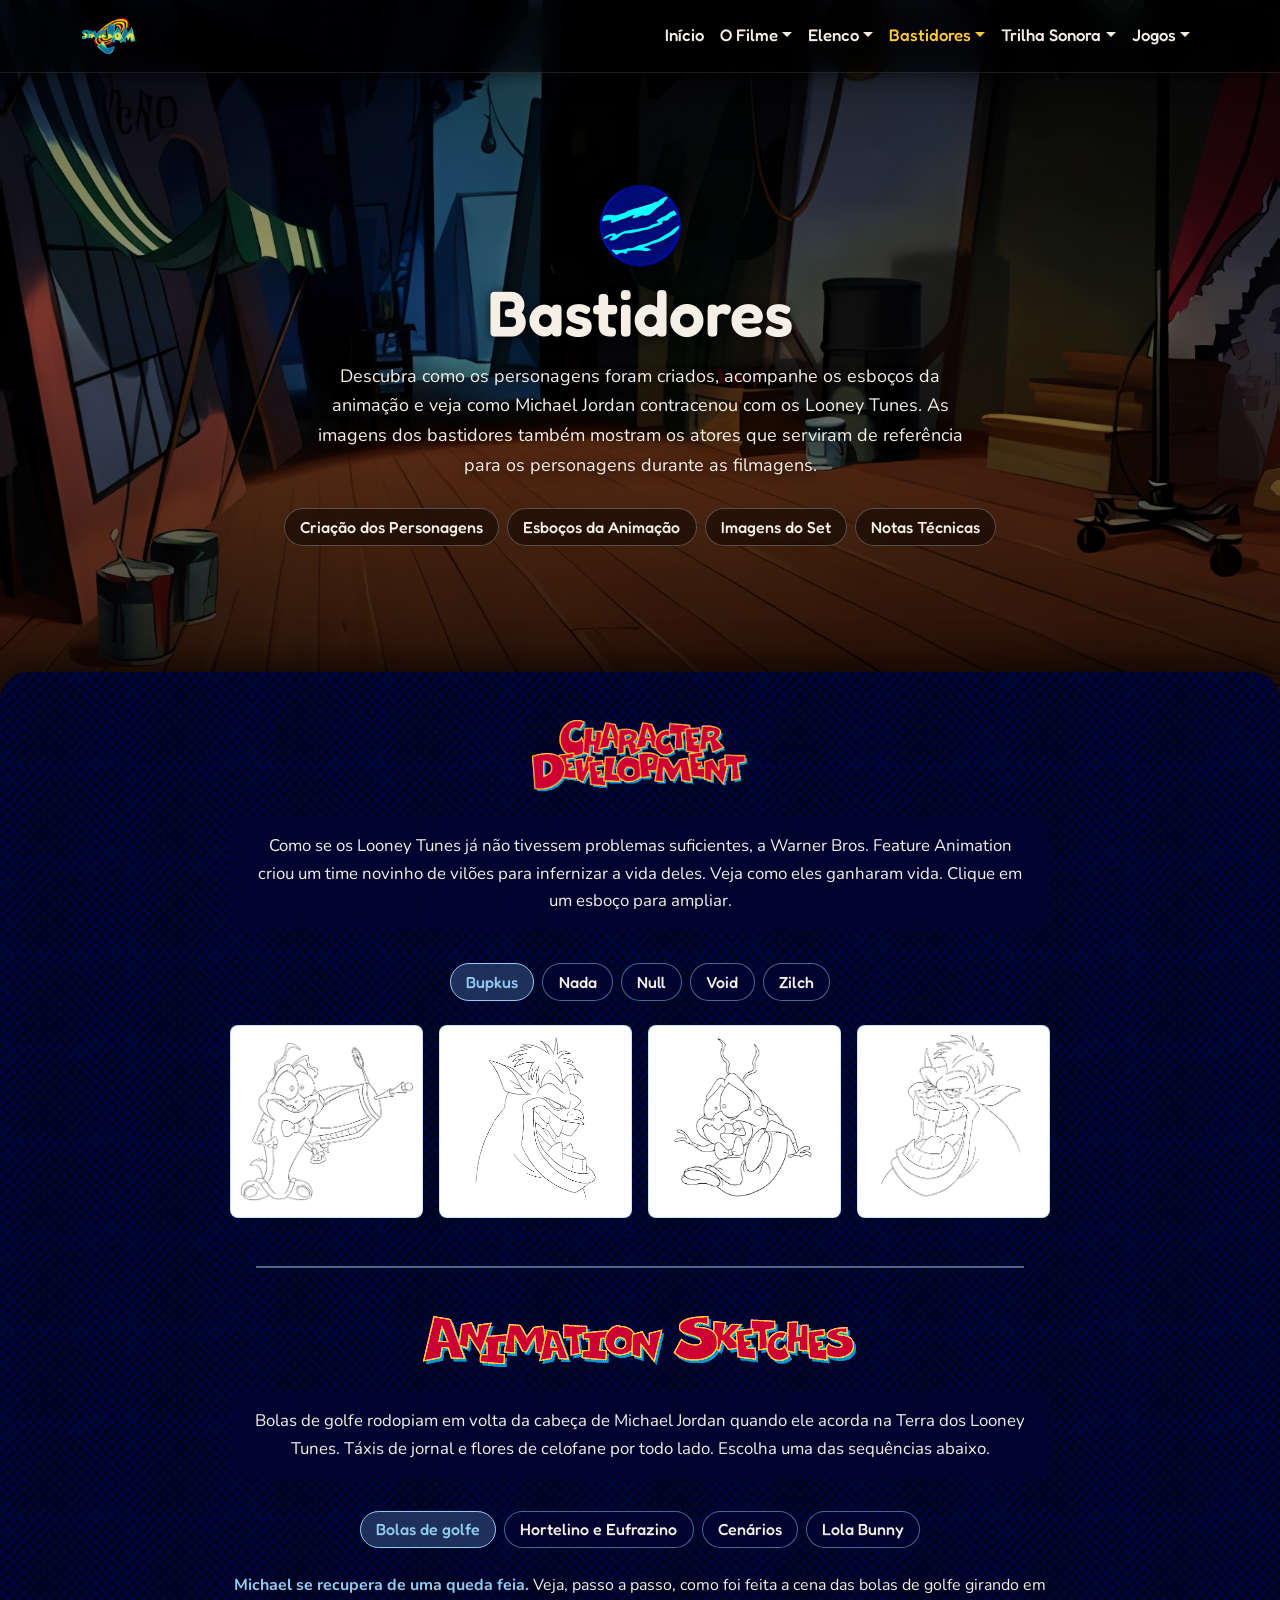
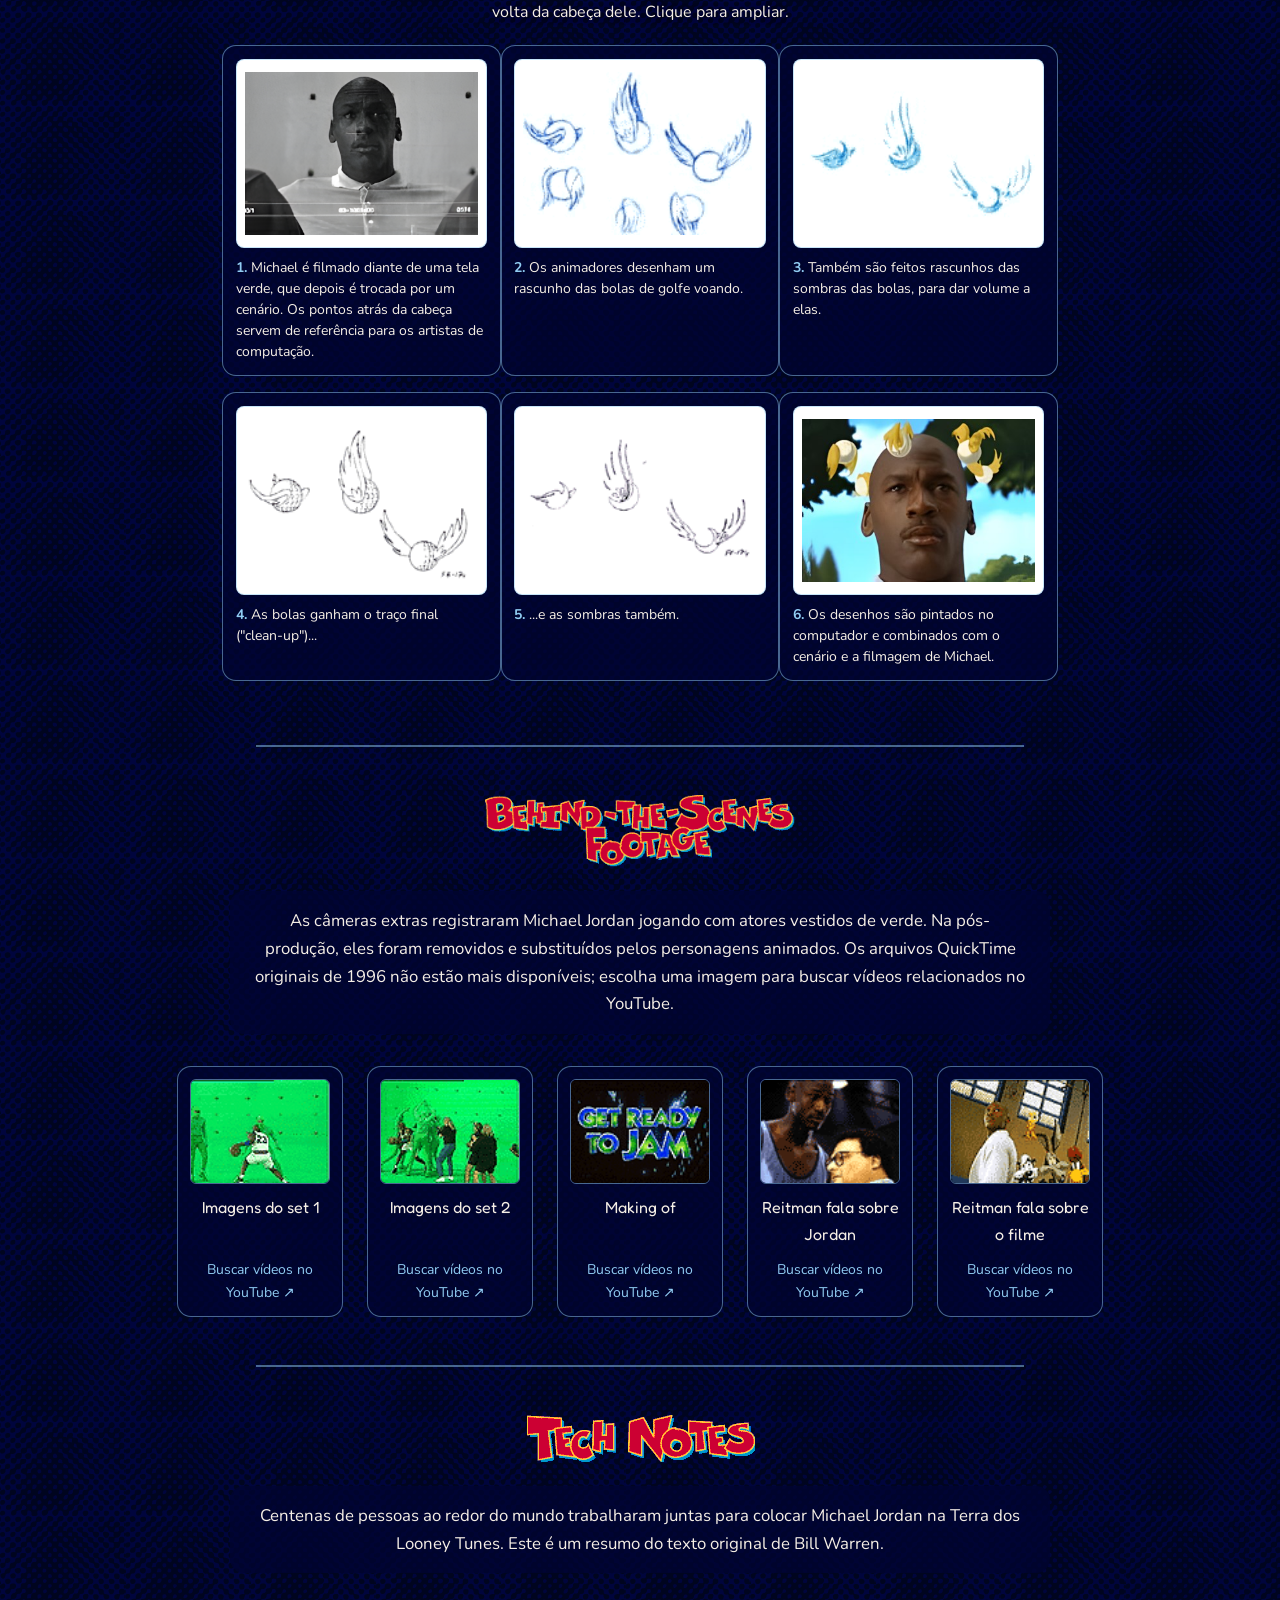
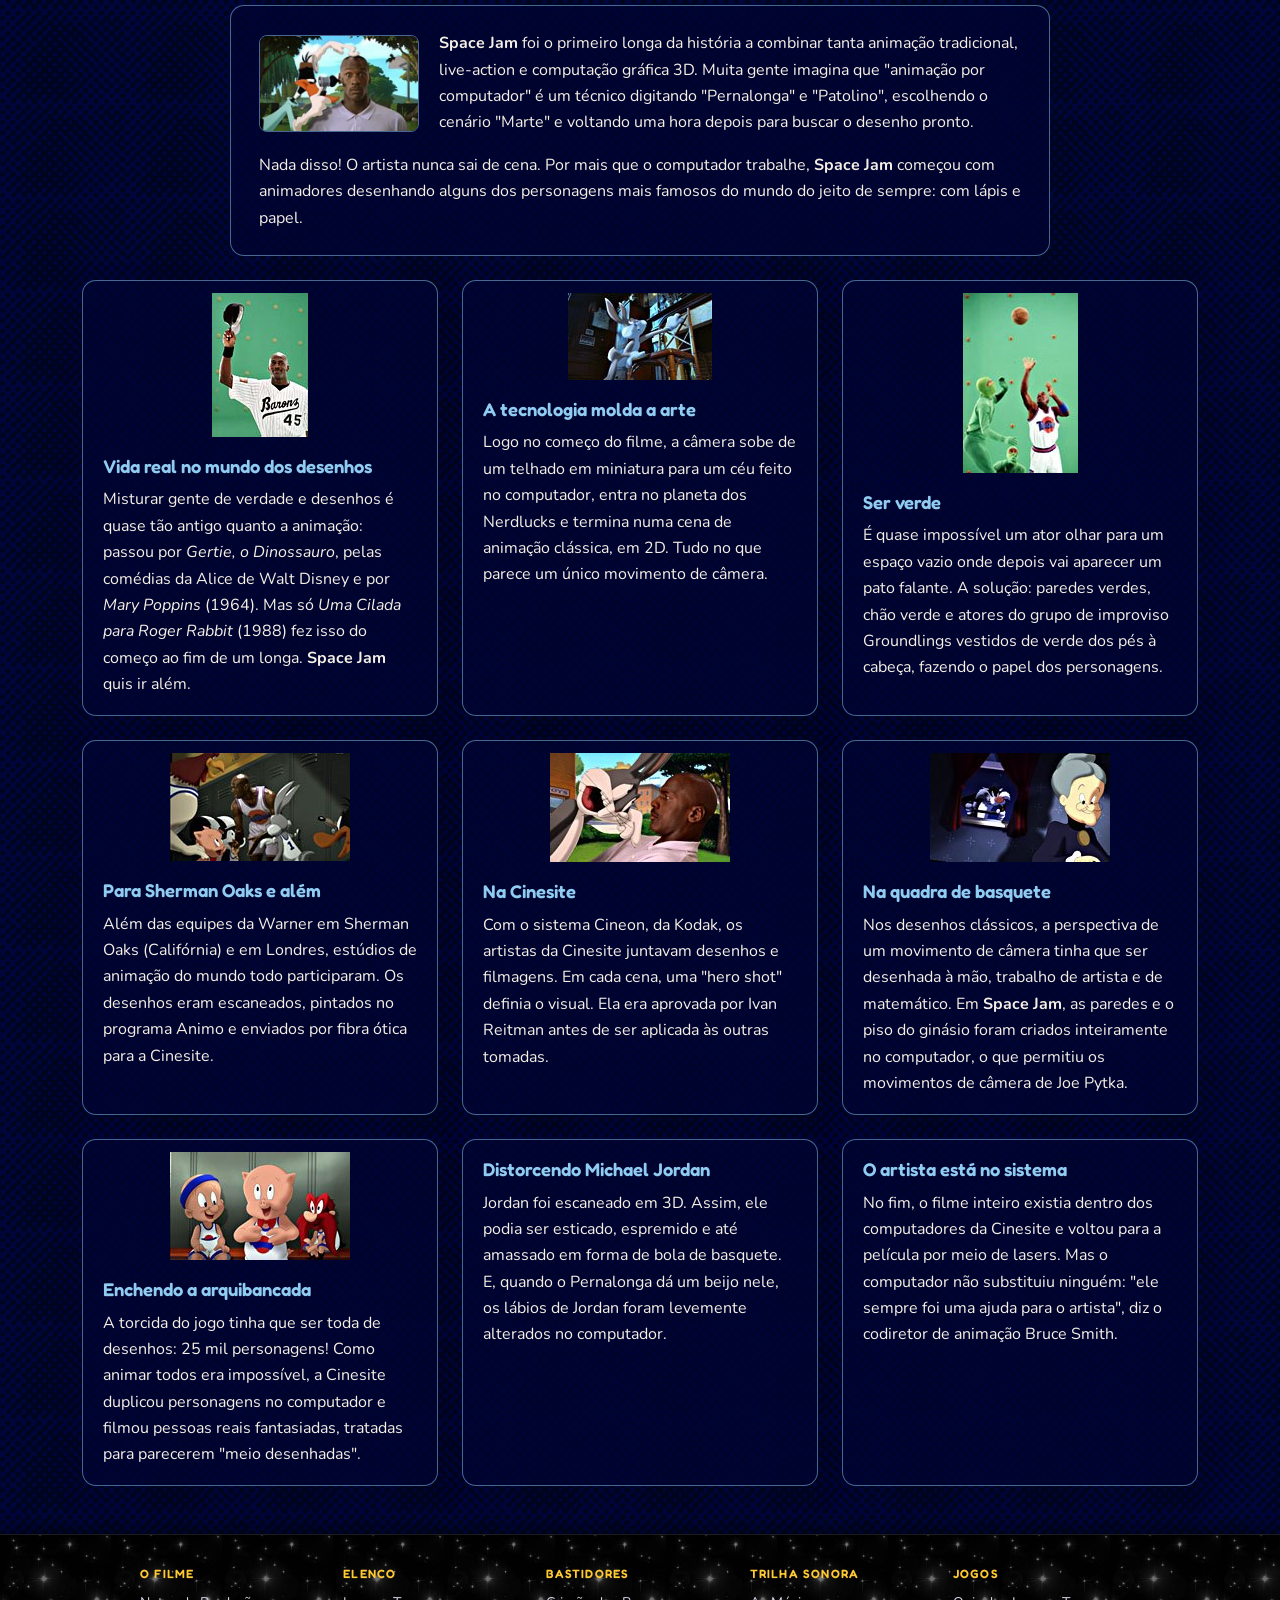
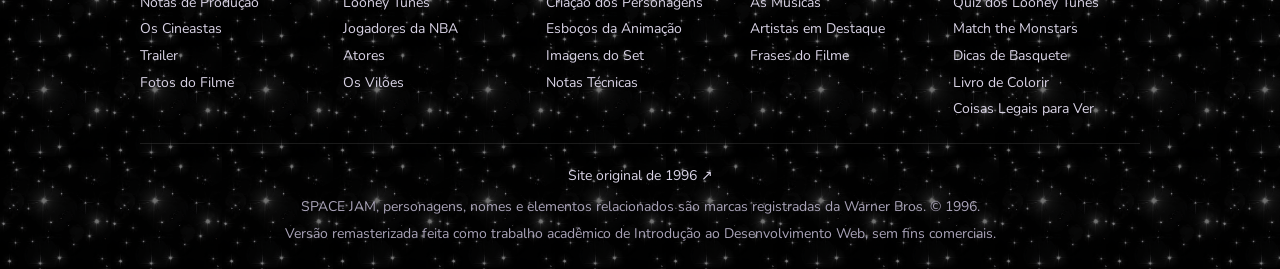
==== commit 7cf1fbb7: "Mudanças em alguns textos. Tirando o rádio das páginas também" ====
--- a/bastidores.html
+++ b/bastidores.html
@@ -75,7 +75,6 @@
               <li><hr class="dropdown-divider"></li>
               <li><a class="dropdown-item" href="trilha.html#faixas">As Músicas</a></li>
               <li><a class="dropdown-item" href="trilha.html#destaques">Artistas em Destaque</a></li>
-              <li><a class="dropdown-item" href="trilha.html#radio">No Rádio</a></li>
               <li><a class="dropdown-item" href="trilha.html#frases">Frases do Filme</a></li>
             </ul>
           </li>
@@ -105,9 +104,9 @@
       <img src="img/home/icone-behind.png" class="capa-planeta" alt="" width="52" height="52">
       <h1 class="capa-titulo">Bastidores</h1>
       <p class="capa-texto">
-        Vá aos bastidores de um dos filmes mais ousados e tecnológicos já feitos. Veja os primeiros
-        esboços dos novos personagens! Descubra como Michael Jordan ganhou um beijão do Pernalonga! E veja
-        Jordan jogando basquete contra vários homens estranhos vestidos de verde, que nunca aparecem no filme!
+        Descubra como os personagens foram criados, acompanhe os esboços da animação e veja como Michael
+        Jordan contracenou com os Looney Tunes. As imagens dos bastidores também mostram os atores que
+        serviram de referência para os personagens durante as filmagens.
       </p>
       <ul class="subnav capa-atalhos">
         <li><a href="#personagens">Criação dos Personagens</a></li>
@@ -326,45 +325,46 @@
           <img src="img/bastidores/b-behind.gif" alt="Imagens dos Bastidores" width="392" height="91">
         </h2>
         <p class="intro">
-          Não é fácil ser verde. Estas imagens foram gravadas por câmeras extras no set (o chamado "b-roll")
-          e mostram Michael Jordan jogando contra vários homens mais baixos e bem menos talentosos que ele.
-          Os homenzinhos verdes depois são apagados no computador e trocados por desenhos.
-        </p>
-        <p class="text-center mb-4">
-          <small>São os vídeos QuickTime originais de 1996 (<code>.mov</code>): clicando, o navegador baixa o arquivo.
-          Para ver como fica, confira as <a href="filme.html#fotos">fotos da tela verde</a>.</small>
+          As câmeras extras registraram Michael Jordan jogando com atores vestidos de verde. Na pós-produção,
+          eles foram removidos e substituídos pelos personagens animados. Os arquivos QuickTime originais
+          de 1996 não estão mais disponíveis; escolha uma imagem para buscar vídeos relacionados no YouTube.
         </p>
 
         <div class="row g-4 justify-content-center text-center video-antigo">
           <div class="col-6 col-md-4 col-lg-2">
-            <a href="https://www.spacejam.com/1996/dld/broll1.mov" target="_blank" rel="noopener">
+            <a class="video-bastidor" href="https://www.youtube.com/results?search_query=Space+Jam+1996+behind+the+scenes+green+screen" target="_blank" rel="noopener">
               <img src="img/bastidores/broll1.png" alt="Vídeo do set 1" width="100" height="75">
+              <span>Imagens do set 1</span>
+              <small>Buscar vídeos no YouTube ↗</small>
             </a>
-            <p class="small mt-2">Imagens do set 1<br><span class="tamanho-arquivo">download .mov, 1,8 MB</span></p>
           </div>
           <div class="col-6 col-md-4 col-lg-2">
-            <a href="https://www.spacejam.com/1996/dld/broll2.mov" target="_blank" rel="noopener">
+            <a class="video-bastidor" href="https://www.youtube.com/results?search_query=Space+Jam+1996+Michael+Jordan+behind+the+scenes+basketball" target="_blank" rel="noopener">
               <img src="img/bastidores/broll2.png" alt="Vídeo do set 2" width="100" height="75">
+              <span>Imagens do set 2</span>
+              <small>Buscar vídeos no YouTube ↗</small>
             </a>
-            <p class="small mt-2">Imagens do set 2<br><span class="tamanho-arquivo">download .mov, 1,2 MB</span></p>
           </div>
           <div class="col-6 col-md-4 col-lg-2">
-            <a href="https://www.spacejam.com/1996/dld/featurette.mov" target="_blank" rel="noopener">
+            <a class="video-bastidor" href="https://www.youtube.com/results?search_query=Space+Jam+1996+making+of+featurette" target="_blank" rel="noopener">
               <img src="img/bastidores/featurette.png" alt="Making of de Space Jam" width="100" height="75">
+              <span>Making of</span>
+              <small>Buscar vídeos no YouTube ↗</small>
             </a>
-            <p class="small mt-2">Making of (2min45)<br><span class="tamanho-arquivo">download .mov, 8,7 MB</span></p>
           </div>
           <div class="col-6 col-md-4 col-lg-2">
-            <a href="https://www.spacejam.com/1996/dld/jordan.mov" target="_blank" rel="noopener">
+            <a class="video-bastidor" href="https://www.youtube.com/results?search_query=Ivan+Reitman+Michael+Jordan+Space+Jam+interview" target="_blank" rel="noopener">
               <img src="img/bastidores/jordan.png" alt="Ivan Reitman fala sobre Michael Jordan" width="100" height="75">
+              <span>Reitman fala sobre Jordan</span>
+              <small>Buscar vídeos no YouTube ↗</small>
             </a>
-            <p class="small mt-2">Reitman fala sobre Jordan<br><span class="tamanho-arquivo">download .mov, 1,1 MB</span></p>
           </div>
           <div class="col-6 col-md-4 col-lg-2">
-            <a href="https://www.spacejam.com/1996/dld/genre.mov" target="_blank" rel="noopener">
+            <a class="video-bastidor" href="https://www.youtube.com/results?search_query=Ivan+Reitman+Space+Jam+film+genre+interview" target="_blank" rel="noopener">
               <img src="img/bastidores/genre.png" alt="Ivan Reitman fala sobre o gênero do filme" width="100" height="75">
+              <span>Reitman fala sobre o filme</span>
+              <small>Buscar vídeos no YouTube ↗</small>
             </a>
-            <p class="small mt-2">Reitman fala sobre o gênero<br><span class="tamanho-arquivo">download .mov, 1,2 MB</span></p>
           </div>
         </div>
       </div>
--- a/css/style.css
+++ b/css/style.css
@@ -1177,6 +1177,110 @@
   color: var(--apagado);
 }
 
+.amostras-trilha {
+  margin-top: 1.5rem;
+  padding-top: 1.25rem;
+  border-top: 1px solid var(--cor-borda);
+}
+
+.amostras-trilha h3 {
+  margin-bottom: 0.35rem;
+  color: var(--cor-destaque);
+}
+
+.amostras-nota {
+  margin-bottom: 1rem;
+  color: var(--apagado);
+  font-size: var(--texto-pequeno);
+}
+
+.faixa-audio {
+  display: flex;
+  align-items: center;
+  gap: 0.9rem;
+  height: 100%;
+  padding: 1rem;
+  border: 1px solid var(--cor-borda);
+  border-radius: 12px;
+  background: color-mix(in srgb, var(--cor-card) 65%, transparent);
+}
+
+.faixa-audio h4 {
+  margin: 0;
+  color: var(--cor-texto);
+  font-size: var(--texto-card);
+}
+
+.faixa-audio h4 span {
+  display: block;
+  margin-top: 0.2rem;
+  color: var(--apagado);
+  font-size: var(--texto-pequeno);
+}
+
+.faixa-audio .botao-som {
+  flex: none;
+}
+
+.video-bastidor {
+  display: flex;
+  height: 100%;
+  flex-direction: column;
+  gap: 0.65rem;
+  padding: 0.75rem;
+  border: 1px solid var(--cor-borda);
+  border-radius: 14px;
+  background: var(--cor-card);
+  color: var(--cor-texto);
+  text-decoration: none;
+  transition: transform 0.2s, border-color 0.2s, box-shadow 0.2s;
+}
+
+.video-bastidor:hover,
+.video-bastidor:focus-visible {
+  transform: translateY(-4px);
+  border-color: var(--cor-destaque);
+  box-shadow: 0 10px 24px rgba(0, 0, 0, 0.28);
+  color: var(--cor-texto);
+}
+
+.video-bastidor img {
+  width: 100%;
+  aspect-ratio: 4 / 3;
+  object-fit: cover;
+}
+
+.video-bastidor span {
+  font-family: var(--fonte-titulo);
+}
+
+.video-bastidor small {
+  margin-top: auto;
+  color: var(--cor-link);
+}
+
+.tema-behind .card-sj {
+  box-shadow: 0 12px 30px rgba(0, 0, 25, 0.2);
+  transition: transform 0.2s, box-shadow 0.2s;
+}
+
+.tema-behind .card-sj:hover {
+  transform: translateY(-3px);
+  box-shadow: 0 16px 34px rgba(0, 0, 25, 0.35);
+}
+
+.tema-behind .passos li {
+  padding: 0.8rem;
+  border: 1px solid var(--cor-borda);
+  border-radius: 14px;
+  background: var(--cor-card);
+}
+
+.tema-behind .passos .foto.desenho img {
+  aspect-ratio: 4 / 3;
+  border-radius: 8px;
+}
+
 
 /* ==========================================================================
    7. GALERIAS DE FOTOS E LIGHTBOX
@@ -1341,22 +1445,80 @@
 
 /* Botões com os Monstars (Match the Monstars) */
 .btn-monstar {
-  background: transparent;
-  border: 3px solid transparent;
-  border-radius: 0.5rem;
-  padding: 0.25rem;
-  transition: transform 0.2s, border-color 0.2s;
+  display: flex;
+  min-width: 112px;
+  flex: 1 1 112px;
+  max-width: 160px;
+  flex-direction: column;
+  align-items: center;
+  gap: 0.35rem;
+  padding: 0.65rem 0.5rem 0.55rem;
+  border: 2px solid rgba(163, 10, 171, 0.16);
+  border-radius: 16px;
+  background: linear-gradient(150deg, #fff, #f1e9ff);
+  box-shadow: 0 7px 16px rgba(45, 20, 74, 0.12);
+  color: #32144d;
+  transition: transform 0.2s, border-color 0.2s, box-shadow 0.2s;
 }
 
 .btn-monstar img {
   height: 110px;
   width: auto;
+  max-width: 100%;
+  object-fit: contain;
+}
+
+.btn-monstar span {
+  font-family: var(--fonte-titulo);
+  font-weight: 600;
+  text-transform: uppercase;
 }
 
 .btn-monstar:hover,
 .btn-monstar:focus-visible {
+  transform: translateY(-4px);
   border-color: var(--cor-destaque);
-  transform: translateY(-4px);
+  box-shadow: 0 12px 24px rgba(45, 20, 74, 0.22);
+}
+
+.btn-monstar.acertou {
+  border-color: #1e9e2f;
+  background: #e8f8e8;
+}
+
+.btn-monstar.errou {
+  border-color: #d4161d;
+  background: #fff0f0;
+  animation: palpite-incorreto 0.25s ease-in-out;
+}
+
+.monstar-desafio {
+  padding: 1rem;
+  border: 1px solid rgba(163, 10, 171, 0.18);
+  border-radius: 16px;
+  background:
+    radial-gradient(ellipse at 18% 50%, rgba(163, 10, 171, 0.12), transparent 55%),
+    rgba(255, 255, 255, 0.55);
+}
+
+.monstar-desafio #match-nerdluck {
+  max-height: 190px;
+  padding: 0.75rem;
+  border: 1px solid rgba(163, 10, 171, 0.16);
+  border-radius: 14px;
+  background: #fff;
+  box-shadow: 0 8px 18px rgba(45, 20, 74, 0.12);
+}
+
+.monstar-desafio p {
+  color: #32144d;
+  font-family: var(--fonte-titulo);
+  font-size: var(--texto-subtitulo);
+}
+
+@keyframes palpite-incorreto {
+  25% { transform: translateX(-4px); }
+  75% { transform: translateX(4px); }
 }
 
 @media (min-width: 768px) {
